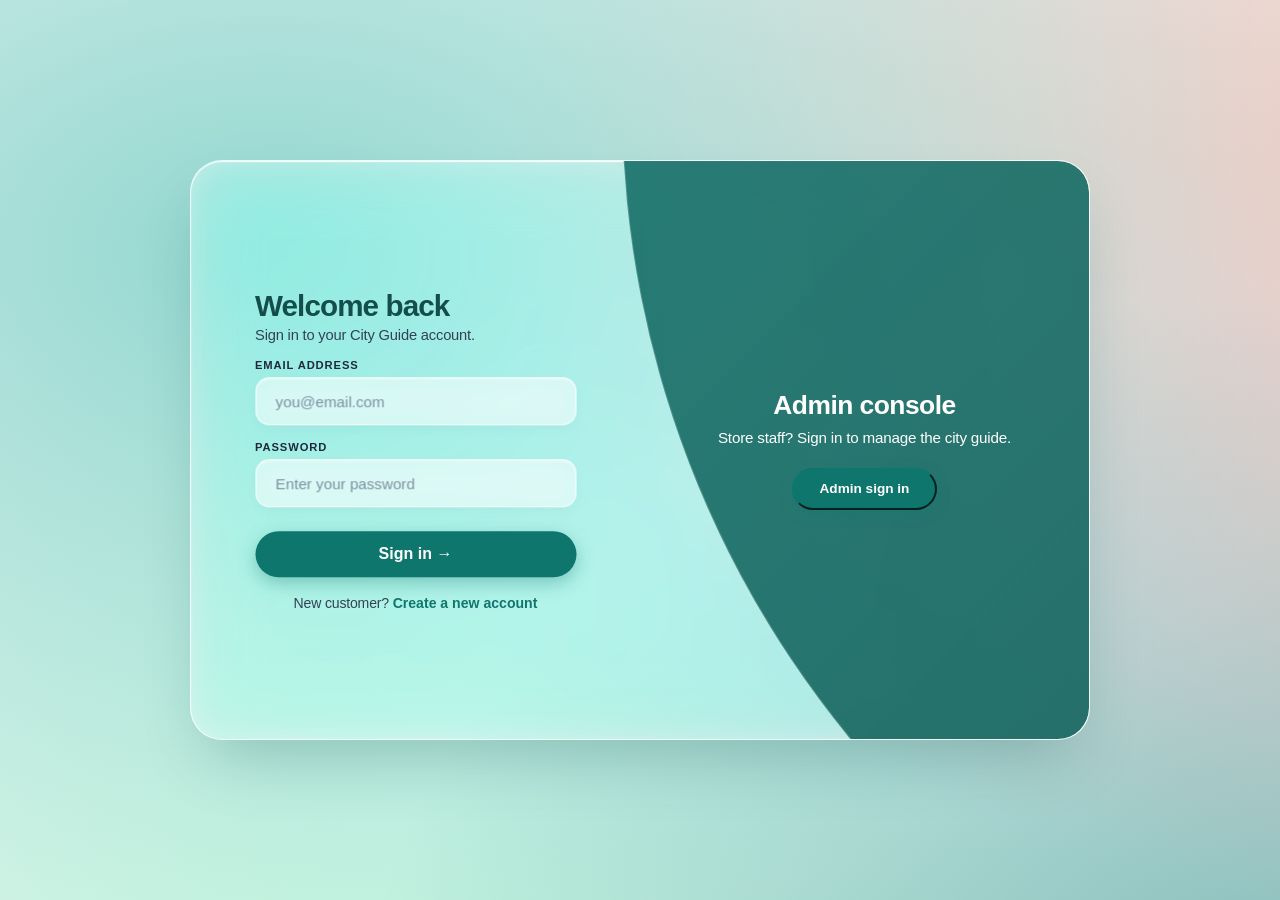
==== docs/index.html @ 055f9000 "Add docs folder for GitHub Pages" ====
<!DOCTYPE html>
<html lang="en">
<head>
<meta charset="utf-8">
<meta name="viewport" content="width=device-width, initial-scale=1, viewport-fit=cover">
<title>City Guide - Sign In</title>
<favicon></favicon>
<style>
:root {
  --primary: #0F766E;
  --primary-fg: #ffffff;
  --fg: #134E4A;
  --cor: #E8553D;
}

*, *::before, *::after { box-sizing: border-box; }

/* 🌟 IRIDESCENT ANIMATED MESH BACKGROUND */
body {
  margin: 0;
  font-family: "Segoe UI", Arial, sans-serif;
  letter-spacing: -.012em;
  min-height: 100vh;
  display: flex;
  justify-content: center;
  align-items: center;
  padding: 20px;
  background-color: #eef5f4;
  background-image:
    radial-gradient(at 15% 20%, rgba(95, 199, 187, 0.65) 0px, transparent 50%),
    radial-gradient(at 85% 15%, rgba(232, 85, 61, 0.3) 0px, transparent 48%),
    radial-gradient(at 75% 85%, rgba(15, 118, 110, 0.5) 0px, transparent 52%),
    radial-gradient(at 20% 85%, rgba(167, 243, 208, 0.7) 0px, transparent 50%),
    radial-gradient(at 50% 50%, rgba(224, 242, 254, 0.8) 0px, transparent 60%);
  background-size: 140% 140%;
  animation: iridescentShift 14s ease-in-out infinite alternate;
}

@keyframes iridescentShift {
  0% { background-position: 0% 20%; }
  50% { background-position: 100% 60%; }
  100% { background-position: 20% 100%; }
}

.auth-switch {
  width: 100%;
  display: flex;
  justify-content: center;
  align-items: center;
}

/* 🌟 FROSTED TRANSPARENT GLASS CONTAINER */
.as-container {
  position: relative;
  width: 100%;
  max-width: 900px;
  height: 580px;
  background: rgba(255, 255, 255, 0.28);
  -webkit-backdrop-filter: blur(32px) saturate(1.8);
  backdrop-filter: blur(32px) saturate(1.8);
  border-radius: 32px;
  border: 1px solid rgba(255, 255, 255, 0.75);
  box-shadow: 0 32px 64px -20px rgba(19, 78, 74, 0.28),
              inset 0 1px 1px rgba(255, 255, 255, 0.95),
              inset 0 0 24px rgba(255, 255, 255, 0.25);
  overflow: hidden;
}

/* 🌟 SLIDING FROSTED GREEN OVERLAY */
.as-container::before {
  content: "";
  position: absolute;
  height: 2000px;
  width: 2000px;
  top: -10%;
  right: 48%;
  transform: translateY(-50%);
  background: linear-gradient(135deg, rgba(15, 118, 110, 0.86), rgba(19, 78, 74, 0.92));
  -webkit-backdrop-filter: blur(28px) saturate(1.6);
  backdrop-filter: blur(28px) saturate(1.6);
  border-radius: 50%;
  z-index: 6;
  transition: 1.8s cubic-bezier(0.77, 0, 0.175, 1);
  box-shadow: inset 0 1px 0 rgba(255, 255, 255, 0.45),
              inset 0 0 0 1px rgba(255, 255, 255, 0.2);
}
.as-container.customer::before {
  transform: translate(100%, -50%);
  right: 52%;
}

.as-forms {
  position: absolute;
  top: 50%;
  left: 75%;
  width: 50%;
  transform: translate(-50%, -50%);
  display: grid;
  z-index: 8;
  transition: left 1s 0.7s ease-in-out;
}
.as-container.customer .as-forms { left: 25%; }

.as-form {
  grid-area: 1 / 1;
  display: none;
  justify-content: center;
  padding: 0 4rem;
  opacity: 0;
  visibility: hidden;
  transition: opacity 0.3s, visibility 0s 0.3s;
}
.as-form.active {
  display: flex;
  opacity: 1;
  visibility: visible;
  transition: opacity 0.3s 0.7s, visibility 0s 0.7s;
}
.as-inner {
  width: 100%;
  max-width: 380px;
  display: flex;
  flex-direction: column;
}

/* Form Typography & Spacing Hierarchy (Always Dark Teal over Frosted Glass) */
.as-title {
  font-size: 1.85rem;
  font-weight: 600;
  margin: 0 0 4px 0;
  letter-spacing: -.03em;
  color: #134E4A;
}
.as-sub {
  margin: 0 0 16px 0;
  font-size: 0.92rem;
  color: #334155;
}
.as-label {
  display: flex;
  flex-direction: column;
  gap: 6px; /* 6px gap from label text to input */
  font-size: 0.7rem;
  font-weight: 700;
  letter-spacing: 0.08em;
  text-transform: uppercase;
  color: #1e293b;
  margin-bottom: 16px; /* 16px gap between field items */
}
.as-label:last-of-type {
  margin-bottom: 24px; /* 24px gap from last field to submit button */
}

/* Translucent Glass Input Fields */
.as-field {
  display: flex;
  align-items: center;
  gap: 0.6rem;
  height: 48px;
  padding: 0 1.1rem;
  border-radius: 14px;
  background: rgba(255, 255, 255, 0.45);
  -webkit-backdrop-filter: blur(16px);
  backdrop-filter: blur(16px);
  border: 1px solid rgba(255, 255, 255, 0.8);
  box-shadow: inset 0 1px 2px rgba(255, 255, 255, 0.6), 0 4px 12px rgba(19, 78, 74, 0.04);
  transition: 0.2s;
}
.as-field:focus-within {
  background: rgba(255, 255, 255, 0.85);
  border-color: var(--primary);
  box-shadow: 0 0 0 3px rgba(15, 118, 110, 0.2);
}
.as-field input {
  flex: 1;
  min-width: 0;
  border: 0;
  outline: 0;
  background: none;
  font: inherit;
  font-size: 0.95rem;
  font-weight: 500;
  color: #134E4A;
}
.as-field input::placeholder {
  color: #64748b;
  font-weight: 400;
  opacity: 0.8;
}

.as-submit {
  display: flex;
  align-items: center;
  justify-content: center;
  gap: 0.5rem;
  width: 100%;
  height: 46px;
  border: 0;
  border-radius: 99px;
  background: var(--primary);
  color: var(--primary-fg);
  font: inherit;
  font-weight: 600;
  cursor: pointer;
  transition: 0.2s;
  box-shadow: 0 6px 18px rgba(15, 118, 110, 0.35);
}
.as-submit:hover {
  transform: translateY(-2px);
  filter: brightness(1.05);
}

.as-switch-text {
  margin: 1.1rem 0 0;
  text-align: center;
  font-size: 0.88rem;
  color: #334155;
}
.as-link {
  padding: 0;
  border: 0;
  background: none;
  font: inherit;
  font-weight: 600;
  color: var(--primary);
  cursor: pointer;
}
.as-link:hover { text-decoration: underline; }

/* Sliding Panels Layer (z-index: 7) */
.as-panels {
  position: absolute;
  inset: 0;
  display: grid;
  grid-template-columns: 1fr 1fr;
  pointer-events: none;
  z-index: 7;
}
.as-panel {
  display: flex;
  flex-direction: column;
  align-items: center;
  justify-content: center;
  padding: 3rem 12%;
  text-align: center;
}
.as-panel-content {
  transition: transform 0.9s cubic-bezier(0.77, 0, 0.175, 1) 0.6s, visibility 0s 1.5s;
  visibility: hidden;
}
.as-panel h3 {
  margin: 0;
  font-size: 1.65rem;
  font-weight: 600;
  letter-spacing: -.02em;
}
.as-panel p {
  margin: 0.5rem 0 1.35rem;
  font-size: 0.95rem;
  font-weight: 500;
}

/* Panel on Frosted Glass Side (Light Side) -> Dark Teal Text */
.as-container.customer .as-panel-right h3,
.as-container:not(.customer) .as-panel-left h3 {
  color: white;
}
.as-container.customer .as-panel-right p,
.as-container:not(.customer) .as-panel-left p {
  color: #fff;
}
.as-container.customer .as-panel-right .as-ghost,
.as-container:not(.customer) .as-panel-left .as-ghost {
  background: var(--primary);
  border-color: var(--primary);
  color: #ffffff;
  box-shadow: 0 4px 14px rgba(15, 118, 110, 0.3);
}

/* Panel on Green Overlay Side -> White Text */
.as-container.customer .as-panel-left h3,
.as-container:not(.customer) .as-panel-right h3 {
  color: #ffffff;
}
.as-container.customer .as-panel-left p,
.as-container:not(.customer) .as-panel-right p {
  color: #e2e8f0;
}
.as-container.customer .as-panel-left .as-ghost,
.as-container:not(.customer) .as-panel-right .as-ghost {
  background: rgba(255, 255, 255, 0.18);
  border-color: rgba(255, 255, 255, 0.55);
  color: #ffffff;
}

.as-panel-left .as-panel-content { transform: none; visibility: visible; transition: transform 0.9s cubic-bezier(0.77, 0, 0.175, 1) 0.6s, visibility 0s 0s; }
.as-panel-right .as-panel-content { transform: translateX(800px); }
.as-container.customer .as-panel-left .as-panel-content { transform: translateX(-800px); visibility: hidden; transition: transform 0.9s cubic-bezier(0.77, 0, 0.175, 1) 0.6s, visibility 0s 1.5s; }
.as-container.customer .as-panel-right .as-panel-content { transform: none; visibility: visible; transition: transform 0.9s cubic-bezier(0.77, 0, 0.175, 1) 0.6s, visibility 0s 0s; }

.as-ghost {
  pointer-events: auto;
  height: 42px;
  padding: 0 1.6rem;
  border-radius: 99px;
  font: inherit;
  font-size: 0.85rem;
  font-weight: 600;
  cursor: pointer;
  transition: 0.2s;
  -webkit-backdrop-filter: blur(12px);
  backdrop-filter: blur(12px);
  box-shadow: inset 0 1px 0 rgba(255, 255, 255, 0.4);
}
.as-ghost:hover { transform: translateY(-2px); filter: brightness(1.1); }

@media (max-width: 870px) {
  .as-container { height: auto; display: flex; flex-direction: column; }
  .as-container::before { display: none; }
  .as-forms, .as-container.customer .as-forms {
    position: static; left: auto; width: 100%; transform: none; padding: 2.5rem 1.5rem 1.5rem;
    background: rgba(255, 255, 255, 0.35);
  }
  .as-form { padding: 0; }
  .as-panels { position: static; display: block; pointer-events: auto; }
  .as-panel { padding: 2rem 1.5rem; color: #134E4A; }
  .as-panel p { color: #334155; }
  .as-panel-left, .as-panel-right { display: none; }
  .as-container .as-panel-left { display: flex; }
  .as-container.customer .as-panel-left { display: none; }
  .as-container.customer .as-panel-right { display: flex; }
  .as-container .as-panel .as-panel-content { transform: none !important; visibility: visible !important; }
}
</style>
</head>
<body>

<div class="auth-switch">
  <div class="as-container customer" id="authContainer">
    
    <!-- FORMS -->
    <div class="as-forms">
      
      <!-- 1. Customer Sign In -->
      <form class="as-form customer signin active" id="form-customer-signin" onsubmit="handleAuth(event, 'customer-signin')">
        <div class="as-inner">
          <h2 class="as-title">Welcome back</h2>
          <p class="as-sub">Sign in to your City Guide account.</p>
          
          <label class="as-label">Email address
            <span class="as-field">
              <input type="email" name="email" placeholder="you@email.com" required autocomplete="email">
            </span>
          </label>
          
          <label class="as-label">Password
            <span class="as-field">
              <input type="password" name="password" placeholder="Enter your password" required autocomplete="current-password">
            </span>
          </label>
          
          <button type="submit" class="as-submit">Sign in →</button>
          <p class="as-switch-text">New customer? <button type="button" class="as-link" onclick="switchView('customer', 'signup')">Create a new account</button></p>
        </div>
      </form>

      <!-- 2. Customer Sign Up -->
      <form class="as-form customer signup" id="form-customer-signup" onsubmit="handleAuth(event, 'customer-signup')">
        <div class="as-inner">
          <h2 class="as-title">Create account</h2>
          <p class="as-sub">Join City Guide in a minute.</p>
          
          <label class="as-label">Full name
            <span class="as-field">
              <input type="text" name="name" placeholder="Jane Doe" required autocomplete="name">
            </span>
          </label>
          
          <label class="as-label">Email address
            <span class="as-field">
              <input type="email" name="email" placeholder="you@email.com" required autocomplete="email">
            </span>
          </label>
          
          <label class="as-label">Password
            <span class="as-field">
              <input type="password" name="password" placeholder="Enter your password" required autocomplete="new-password">
            </span>
          </label>
          
          <button type="submit" class="as-submit">Create account →</button>
          <p class="as-switch-text">Already a customer? <button type="button" class="as-link" onclick="switchView('customer', 'signin')">Sign in</button></p>
        </div>
      </form>

      <!-- 3. Admin Sign In -->
      <form class="as-form admin signin" id="form-admin-signin" onsubmit="handleAuth(event, 'admin-signin')">
        <div class="as-inner">
          <h2 class="as-title">Admin sign in</h2>
          <p class="as-sub">Access the City Guide admin console.</p>
          
          <label class="as-label">Admin email
            <span class="as-field">
              <input type="email" name="email" placeholder="admin@cityguide.app" required autocomplete="email">
            </span>
            
          </label>
          
          <label class="as-label">Password
            <span class="as-field">
              <input type="password" name="password" placeholder="Enter your password" required autocomplete="current-password">
            </span>
          </label>
          
          <button type="submit" class="as-submit">Sign in →</button>
          <p class="as-switch-text">New admin? <button type="button" class="as-link" onclick="switchView('admin', 'signup')">Create an admin account</button></p>
        </div>
      </form>

      <!-- 4. Admin Sign Up -->
      <form class="as-form admin signup" id="form-admin-signup" onsubmit="handleAuth(event, 'admin-signup')">
        <div class="as-inner">
          <h2 class="as-title">Create admin</h2>
          <p class="as-sub">Set up access for the admin console.</p>
          
          <label class="as-label">Full name
            <span class="as-field">
              <input type="text" name="name" placeholder="Jane Doe" required autocomplete="name">
            </span>
          </label>
          
          <label class="as-label">Admin email
            <span class="as-field">
              <input type="email" name="email" placeholder="admin@cityguide.app" required autocomplete="email">
            </span>
          </label>
          
          <label class="as-label">Password
            <span class="as-field">
              <input type="password" name="password" placeholder="Enter your password" required autocomplete="new-password">
            </span>
          </label>
          
          <button type="submit" class="as-submit">Create admin account →</button>
          <p class="as-switch-text">Already an admin? <button type="button" class="as-link" onclick="switchView('admin', 'signin')">Sign in</button></p>
        </div>
      </form>

    </div>

    <!-- PANELS (Left and Right Sliders) -->
    <div class="as-panels">
      <div class="as-panel as-panel-left">
        <div class="as-panel-content">
          <h3>Customer view?</h3>
          <p>Switch back to customer sign in.</p>
          <button type="button" class="as-ghost" onclick="switchMode('customer')">Customer sign in</button>
        </div>
      </div>

      <div class="as-panel as-panel-right">
        <div class="as-panel-content">
          <h3>Admin console</h3>
          <p>Store staff? Sign in to manage the city guide.</p>
          <button type="button" class="as-ghost" onclick="switchMode('admin')">Admin sign in</button>
        </div>
      </div>
    </div>

  </div>
</div>

<script>
  let currentMode = 'customer';
  let currentView = 'signin';

  function switchMode(mode) {
    currentMode = mode;
    currentView = 'signin';
    updateDisplay();
  }

  function switchView(mode, view) {
    currentMode = mode;
    currentView = view;
    updateDisplay();
  }

  function updateDisplay() {
    const container = document.getElementById('authContainer');
    container.className = 'as-container ' + currentMode;

    document.querySelectorAll('.as-form').forEach(form => {
      form.classList.remove('active');
    });

    const activeForm = document.getElementById(`form-${currentMode}-${currentView}`);
    if (activeForm) {
      activeForm.classList.add('active');
    }
  }

  async function handleAuth(event, type) {
    event.preventDefault();

    const formData = new FormData(event.target);
    const data = Object.fromEntries(formData.entries());

    const apiRoutes = {
      'customer-signin': 'http://localhost:3000/api/customers/login',
      'customer-signup': 'http://localhost:3000/api/customers/register',
      'admin-signin': 'http://localhost:3000/api/admin/login',
      'admin-signup': 'http://localhost:3000/api/admin/register'
    };

    const endpoint = apiRoutes[type];

    try {
      const response = await fetch(endpoint, {
        method: 'POST',
        headers: { 'Content-Type': 'application/json' },
        body: JSON.stringify(data),
      });

      const result = await response.json();

      if (!response.ok) {
        throw new Error(result.message || 'Authentication failed.');
      }

      if (result.token) {
        localStorage.setItem('auth_token', result.token);
      }

      alert('Success! Welcome back.');

      if (type.includes('admin')) {
        window.location.href = 'admin.html';
      } else {
        window.location.href = 'index.html';
      }

    } catch (error) {
      console.error('Error:', error);
      alert(error.message);
    }
  }
</script>

</body>
</html>
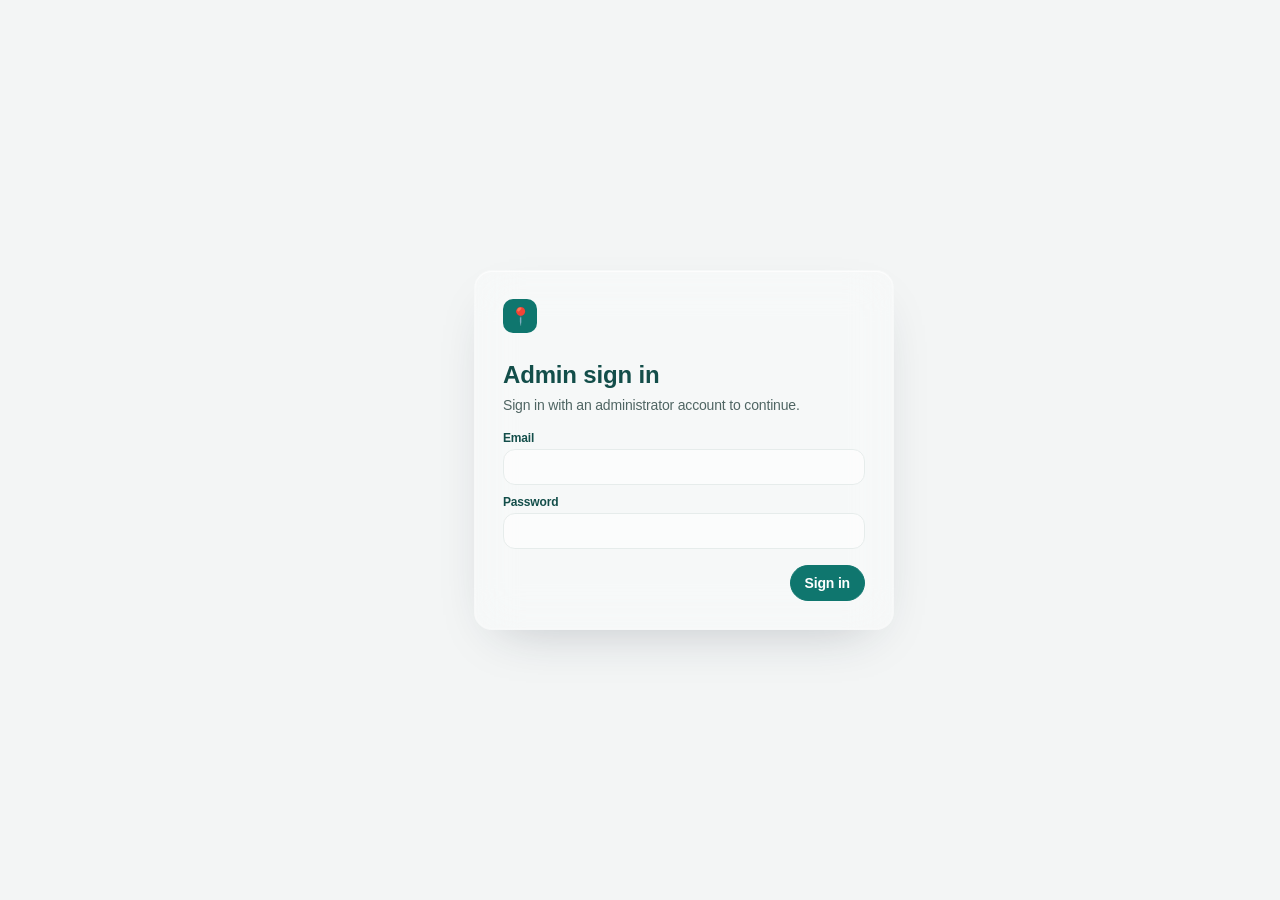
==== commit 54c1efd0: "experiment: Add global styles and layout for the application with responsive design" ====
--- a/docs/index.html
+++ b/docs/index.html
@@ -1,551 +1,138 @@
 <!DOCTYPE html>
 <html lang="en">
 <head>
-<meta charset="utf-8">
-<meta name="viewport" content="width=device-width, initial-scale=1, viewport-fit=cover">
-<title>City Guide - Sign In</title>
-<favicon></favicon>
-<style>
-:root {
-  --primary: #0F766E;
-  --primary-fg: #ffffff;
-  --fg: #134E4A;
-  --cor: #E8553D;
-}
-
-*, *::before, *::after { box-sizing: border-box; }
-
-/* 🌟 IRIDESCENT ANIMATED MESH BACKGROUND */
-body {
-  margin: 0;
-  font-family: "Segoe UI", Arial, sans-serif;
-  letter-spacing: -.012em;
-  min-height: 100vh;
-  display: flex;
-  justify-content: center;
-  align-items: center;
-  padding: 20px;
-  background-color: #eef5f4;
-  background-image:
-    radial-gradient(at 15% 20%, rgba(95, 199, 187, 0.65) 0px, transparent 50%),
-    radial-gradient(at 85% 15%, rgba(232, 85, 61, 0.3) 0px, transparent 48%),
-    radial-gradient(at 75% 85%, rgba(15, 118, 110, 0.5) 0px, transparent 52%),
-    radial-gradient(at 20% 85%, rgba(167, 243, 208, 0.7) 0px, transparent 50%),
-    radial-gradient(at 50% 50%, rgba(224, 242, 254, 0.8) 0px, transparent 60%);
-  background-size: 140% 140%;
-  animation: iridescentShift 14s ease-in-out infinite alternate;
-}
-
-@keyframes iridescentShift {
-  0% { background-position: 0% 20%; }
-  50% { background-position: 100% 60%; }
-  100% { background-position: 20% 100%; }
-}
-
-.auth-switch {
-  width: 100%;
-  display: flex;
-  justify-content: center;
-  align-items: center;
-}
-
-/* 🌟 FROSTED TRANSPARENT GLASS CONTAINER */
-.as-container {
-  position: relative;
-  width: 100%;
-  max-width: 900px;
-  height: 580px;
-  background: rgba(255, 255, 255, 0.28);
-  -webkit-backdrop-filter: blur(32px) saturate(1.8);
-  backdrop-filter: blur(32px) saturate(1.8);
-  border-radius: 32px;
-  border: 1px solid rgba(255, 255, 255, 0.75);
-  box-shadow: 0 32px 64px -20px rgba(19, 78, 74, 0.28),
-              inset 0 1px 1px rgba(255, 255, 255, 0.95),
-              inset 0 0 24px rgba(255, 255, 255, 0.25);
-  overflow: hidden;
-}
-
-/* 🌟 SLIDING FROSTED GREEN OVERLAY */
-.as-container::before {
-  content: "";
-  position: absolute;
-  height: 2000px;
-  width: 2000px;
-  top: -10%;
-  right: 48%;
-  transform: translateY(-50%);
-  background: linear-gradient(135deg, rgba(15, 118, 110, 0.86), rgba(19, 78, 74, 0.92));
-  -webkit-backdrop-filter: blur(28px) saturate(1.6);
-  backdrop-filter: blur(28px) saturate(1.6);
-  border-radius: 50%;
-  z-index: 6;
-  transition: 1.8s cubic-bezier(0.77, 0, 0.175, 1);
-  box-shadow: inset 0 1px 0 rgba(255, 255, 255, 0.45),
-              inset 0 0 0 1px rgba(255, 255, 255, 0.2);
-}
-.as-container.customer::before {
-  transform: translate(100%, -50%);
-  right: 52%;
-}
-
-.as-forms {
-  position: absolute;
-  top: 50%;
-  left: 75%;
-  width: 50%;
-  transform: translate(-50%, -50%);
-  display: grid;
-  z-index: 8;
-  transition: left 1s 0.7s ease-in-out;
-}
-.as-container.customer .as-forms { left: 25%; }
-
-.as-form {
-  grid-area: 1 / 1;
-  display: none;
-  justify-content: center;
-  padding: 0 4rem;
-  opacity: 0;
-  visibility: hidden;
-  transition: opacity 0.3s, visibility 0s 0.3s;
-}
-.as-form.active {
-  display: flex;
-  opacity: 1;
-  visibility: visible;
-  transition: opacity 0.3s 0.7s, visibility 0s 0.7s;
-}
-.as-inner {
-  width: 100%;
-  max-width: 380px;
-  display: flex;
-  flex-direction: column;
-}
-
-/* Form Typography & Spacing Hierarchy (Always Dark Teal over Frosted Glass) */
-.as-title {
-  font-size: 1.85rem;
-  font-weight: 600;
-  margin: 0 0 4px 0;
-  letter-spacing: -.03em;
-  color: #134E4A;
-}
-.as-sub {
-  margin: 0 0 16px 0;
-  font-size: 0.92rem;
-  color: #334155;
-}
-.as-label {
-  display: flex;
-  flex-direction: column;
-  gap: 6px; /* 6px gap from label text to input */
-  font-size: 0.7rem;
-  font-weight: 700;
-  letter-spacing: 0.08em;
-  text-transform: uppercase;
-  color: #1e293b;
-  margin-bottom: 16px; /* 16px gap between field items */
-}
-.as-label:last-of-type {
-  margin-bottom: 24px; /* 24px gap from last field to submit button */
-}
-
-/* Translucent Glass Input Fields */
-.as-field {
-  display: flex;
-  align-items: center;
-  gap: 0.6rem;
-  height: 48px;
-  padding: 0 1.1rem;
-  border-radius: 14px;
-  background: rgba(255, 255, 255, 0.45);
-  -webkit-backdrop-filter: blur(16px);
-  backdrop-filter: blur(16px);
-  border: 1px solid rgba(255, 255, 255, 0.8);
-  box-shadow: inset 0 1px 2px rgba(255, 255, 255, 0.6), 0 4px 12px rgba(19, 78, 74, 0.04);
-  transition: 0.2s;
-}
-.as-field:focus-within {
-  background: rgba(255, 255, 255, 0.85);
-  border-color: var(--primary);
-  box-shadow: 0 0 0 3px rgba(15, 118, 110, 0.2);
-}
-.as-field input {
-  flex: 1;
-  min-width: 0;
-  border: 0;
-  outline: 0;
-  background: none;
-  font: inherit;
-  font-size: 0.95rem;
-  font-weight: 500;
-  color: #134E4A;
-}
-.as-field input::placeholder {
-  color: #64748b;
-  font-weight: 400;
-  opacity: 0.8;
-}
-
-.as-submit {
-  display: flex;
-  align-items: center;
-  justify-content: center;
-  gap: 0.5rem;
-  width: 100%;
-  height: 46px;
-  border: 0;
-  border-radius: 99px;
-  background: var(--primary);
-  color: var(--primary-fg);
-  font: inherit;
-  font-weight: 600;
-  cursor: pointer;
-  transition: 0.2s;
-  box-shadow: 0 6px 18px rgba(15, 118, 110, 0.35);
-}
-.as-submit:hover {
-  transform: translateY(-2px);
-  filter: brightness(1.05);
-}
-
-.as-switch-text {
-  margin: 1.1rem 0 0;
-  text-align: center;
-  font-size: 0.88rem;
-  color: #334155;
-}
-.as-link {
-  padding: 0;
-  border: 0;
-  background: none;
-  font: inherit;
-  font-weight: 600;
-  color: var(--primary);
-  cursor: pointer;
-}
-.as-link:hover { text-decoration: underline; }
-
-/* Sliding Panels Layer (z-index: 7) */
-.as-panels {
-  position: absolute;
-  inset: 0;
-  display: grid;
-  grid-template-columns: 1fr 1fr;
-  pointer-events: none;
-  z-index: 7;
-}
-.as-panel {
-  display: flex;
-  flex-direction: column;
-  align-items: center;
-  justify-content: center;
-  padding: 3rem 12%;
-  text-align: center;
-}
-.as-panel-content {
-  transition: transform 0.9s cubic-bezier(0.77, 0, 0.175, 1) 0.6s, visibility 0s 1.5s;
-  visibility: hidden;
-}
-.as-panel h3 {
-  margin: 0;
-  font-size: 1.65rem;
-  font-weight: 600;
-  letter-spacing: -.02em;
-}
-.as-panel p {
-  margin: 0.5rem 0 1.35rem;
-  font-size: 0.95rem;
-  font-weight: 500;
-}
-
-/* Panel on Frosted Glass Side (Light Side) -> Dark Teal Text */
-.as-container.customer .as-panel-right h3,
-.as-container:not(.customer) .as-panel-left h3 {
-  color: white;
-}
-.as-container.customer .as-panel-right p,
-.as-container:not(.customer) .as-panel-left p {
-  color: #fff;
-}
-.as-container.customer .as-panel-right .as-ghost,
-.as-container:not(.customer) .as-panel-left .as-ghost {
-  background: var(--primary);
-  border-color: var(--primary);
-  color: #ffffff;
-  box-shadow: 0 4px 14px rgba(15, 118, 110, 0.3);
-}
-
-/* Panel on Green Overlay Side -> White Text */
-.as-container.customer .as-panel-left h3,
-.as-container:not(.customer) .as-panel-right h3 {
-  color: #ffffff;
-}
-.as-container.customer .as-panel-left p,
-.as-container:not(.customer) .as-panel-right p {
-  color: #e2e8f0;
-}
-.as-container.customer .as-panel-left .as-ghost,
-.as-container:not(.customer) .as-panel-right .as-ghost {
-  background: rgba(255, 255, 255, 0.18);
-  border-color: rgba(255, 255, 255, 0.55);
-  color: #ffffff;
-}
-
-.as-panel-left .as-panel-content { transform: none; visibility: visible; transition: transform 0.9s cubic-bezier(0.77, 0, 0.175, 1) 0.6s, visibility 0s 0s; }
-.as-panel-right .as-panel-content { transform: translateX(800px); }
-.as-container.customer .as-panel-left .as-panel-content { transform: translateX(-800px); visibility: hidden; transition: transform 0.9s cubic-bezier(0.77, 0, 0.175, 1) 0.6s, visibility 0s 1.5s; }
-.as-container.customer .as-panel-right .as-panel-content { transform: none; visibility: visible; transition: transform 0.9s cubic-bezier(0.77, 0, 0.175, 1) 0.6s, visibility 0s 0s; }
-
-.as-ghost {
-  pointer-events: auto;
-  height: 42px;
-  padding: 0 1.6rem;
-  border-radius: 99px;
-  font: inherit;
-  font-size: 0.85rem;
-  font-weight: 600;
-  cursor: pointer;
-  transition: 0.2s;
-  -webkit-backdrop-filter: blur(12px);
-  backdrop-filter: blur(12px);
-  box-shadow: inset 0 1px 0 rgba(255, 255, 255, 0.4);
-}
-.as-ghost:hover { transform: translateY(-2px); filter: brightness(1.1); }
-
-@media (max-width: 870px) {
-  .as-container { height: auto; display: flex; flex-direction: column; }
-  .as-container::before { display: none; }
-  .as-forms, .as-container.customer .as-forms {
-    position: static; left: auto; width: 100%; transform: none; padding: 2.5rem 1.5rem 1.5rem;
-    background: rgba(255, 255, 255, 0.35);
-  }
-  .as-form { padding: 0; }
-  .as-panels { position: static; display: block; pointer-events: auto; }
-  .as-panel { padding: 2rem 1.5rem; color: #134E4A; }
-  .as-panel p { color: #334155; }
-  .as-panel-left, .as-panel-right { display: none; }
-  .as-container .as-panel-left { display: flex; }
-  .as-container.customer .as-panel-left { display: none; }
-  .as-container.customer .as-panel-right { display: flex; }
-  .as-container .as-panel .as-panel-content { transform: none !important; visibility: visible !important; }
-}
-</style>
+  <meta charset="utf-8">
+  <meta name="viewport" content="width=device-width, initial-scale=1, viewport-fit=cover">
+  <title>City Guide Admin</title>
+  <link rel="stylesheet" href="styles.css">
+  <script src="app.js" defer></script>
 </head>
 <body>
+  <section id="authScreen" aria-labelledby="loginTitle">
+    <form class="card auth-card" id="loginForm">
+      <div class="brand auth-brand"><div class="logo">&#128205;</div><div>City Guide<small>Admin Console</small></div></div>
+      <h1 id="loginTitle">Admin sign in</h1>
+      <p class="muted">Sign in with an administrator account to continue.</p>
+      <div id="loginError" class="error" role="alert" hidden></div>
+      <label for="email">Email</label><input id="email" name="email" type="email" autocomplete="username" required>
+      <label for="password">Password</label><input id="password" name="password" type="password" autocomplete="current-password" required>
+      <div class="gap"><button class="btn p" type="submit">Sign in</button></div>
+    </form>
+  </section>
 
-<div class="auth-switch">
-  <div class="as-container customer" id="authContainer">
-    
-    <!-- FORMS -->
-    <div class="as-forms">
-      
-      <!-- 1. Customer Sign In -->
-      <form class="as-form customer signin active" id="form-customer-signin" onsubmit="handleAuth(event, 'customer-signin')">
-        <div class="as-inner">
-          <h2 class="as-title">Welcome back</h2>
-          <p class="as-sub">Sign in to your City Guide account.</p>
-          
-          <label class="as-label">Email address
-            <span class="as-field">
-              <input type="email" name="email" placeholder="you@email.com" required autocomplete="email">
-            </span>
-          </label>
-          
-          <label class="as-label">Password
-            <span class="as-field">
-              <input type="password" name="password" placeholder="Enter your password" required autocomplete="current-password">
-            </span>
-          </label>
-          
-          <button type="submit" class="as-submit">Sign in →</button>
-          <p class="as-switch-text">New customer? <button type="button" class="as-link" onclick="switchView('customer', 'signup')">Create a new account</button></p>
+  <div id="appShell" hidden>
+    <div id="scrim"></div>
+    <aside id="side" aria-label="Main navigation">
+      <div class="sh">
+        <div class="brand"><div class="logo">&#128205;</div><div>City Guide<small>Admin Console</small></div></div>
+        <div class="search"><svg viewBox="0 0 24 24" aria-hidden="true"><circle cx="11" cy="11" r="7"/><path d="m20 20-3.5-3.5"/></svg><input id="q" type="search" placeholder="Search places..." aria-label="Search places"></div>
+      </div>
+      <div class="sc">
+        <div class="gl">Main menu</div>
+        <button class="nav on" type="button" data-section="dashboard"><span class="nav-icon">&#9638;</span><span>Dashboard</span></button>
+        <button class="nav" type="button" data-section="places"><span class="nav-icon">&#8982;</span><span>Places</span></button>
+        <button class="nav" type="button" data-section="cities"><span class="nav-icon">&#9678;</span><span>Cities</span></button>
+      </div>
+      <div class="pro"><h5>Quick add</h5><p>Add a place to the guide.</p><button class="btn p w" id="quickAddPlace" type="button">+ Add place</button></div>
+      <div class="lo"><button class="nav out" id="logout" type="button"><span class="nav-icon">&#10140;</span><span>Sign out</span></button></div>
+      <div class="sf"><div class="av" id="avSide" aria-hidden="true"></div><div><b id="userNameSide">Admin</b><span id="userEmailSide"></span></div></div>
+    </aside>
+
+    <header class="top">
+      <button class="ib" id="menu" type="button" aria-label="Toggle menu"><svg viewBox="0 0 24 24" aria-hidden="true"><path d="M4 6h16M4 12h16M4 18h10"/></svg></button>
+      <h1 id="pageTitle">Dashboard</h1>
+      <div class="sp"><button class="ib" id="theme" type="button" aria-label="Toggle theme"><svg viewBox="0 0 24 24" aria-hidden="true"><path d="M21 12.8A9 9 0 1 1 11.2 3a7 7 0 0 0 9.8 9.8z"/></svg></button><div class="av" id="avTop" aria-hidden="true"></div></div>
+    </header>
+
+    <main>
+      <section id="dashboard" aria-label="Dashboard overview">
+        <div class="grid stats" id="stats">
+          <div class="card stat"><div class="t"><span>Cities</span><span class="ico">&#9678;</span></div><p id="cityCount">--</p><span class="muted">Available in the guide</span></div>
+          <div class="card stat"><div class="t"><span>Places</span><span class="ico">&#8982;</span></div><p id="placeCount">--</p><span class="muted">Total places from API</span></div>
         </div>
-      </form>
+        <div class="card overview-note"><h3>Admin overview</h3><p class="muted">Manage cities and places from this dashboard. Reviews can be viewed for each place. The API does not provide global review totals, user lists, or analytics.</p><button class="btn p" type="button" data-section="places">Manage places</button></div>
+        <div class="grid bento" id="bento">
+          <button class="bi wide keep" type="button" data-section="places"><div class="row"><span class="ico">&#8982;</span><span class="chip">Manage</span></div><h4>Places</h4><p>Create, update, remove and search attractions, restaurants, hotels and events.</p></button>
+          <button class="bi" type="button" data-section="cities"><div class="row"><span class="ico">&#9678;</span><span class="chip">Manage</span></div><h4>Cities</h4><p>Maintain the cities used by places in the guide.</p></button>
+          <div class="bi"><div class="row"><span class="ico">&#9733;</span><span class="chip">Moderate</span></div><h4>Reviews by place</h4><p>Open a place in the places list to view and moderate its reviews.</p></div>
+        </div>
+      </section>
 
-      <!-- 2. Customer Sign Up -->
-      <form class="as-form customer signup" id="form-customer-signup" onsubmit="handleAuth(event, 'customer-signup')">
-        <div class="as-inner">
-          <h2 class="as-title">Create account</h2>
-          <p class="as-sub">Join City Guide in a minute.</p>
-          
-          <label class="as-label">Full name
-            <span class="as-field">
-              <input type="text" name="name" placeholder="Jane Doe" required autocomplete="name">
-            </span>
-          </label>
-          
-          <label class="as-label">Email address
-            <span class="as-field">
-              <input type="email" name="email" placeholder="you@email.com" required autocomplete="email">
-            </span>
-          </label>
-          
-          <label class="as-label">Password
-            <span class="as-field">
-              <input type="password" name="password" placeholder="Enter your password" required autocomplete="new-password">
-            </span>
-          </label>
-          
-          <button type="submit" class="as-submit">Create account →</button>
-          <p class="as-switch-text">Already a customer? <button type="button" class="as-link" onclick="switchView('customer', 'signin')">Sign in</button></p>
+      <section id="places" hidden aria-label="Places">
+        <div class="bar"><h2>Places</h2><button class="btn p" id="addPlace" type="button">+ Add place</button></div>
+        <form class="filters" id="placeFilters">
+          <input id="placeSearch" type="search" placeholder="Search places">
+          <select id="filterCity" aria-label="Filter by city"><option value="">All cities</option></select>
+          <select id="filterCategory" aria-label="Filter by category"><option value="">All categories</option><option value="attraction">Attraction</option><option value="restaurant">Restaurant</option><option value="hotel">Hotel</option><option value="event">Event</option></select>
+          <input id="filterRating" type="number" min="1" max="5" step="0.1" placeholder="Minimum rating">
+          <select id="filterSort" aria-label="Sort places"><option value="rating">Top rated</option><option value="reviews">Most reviewed</option><option value="name">Name</option></select>
+          <button class="btn" type="submit">Apply filters</button>
+        </form>
+        <div class="card tw"><table><thead><tr><th>Name</th><th>City</th><th>Category</th><th>Rating</th><th>Actions</th></tr></thead><tbody id="placeRows"><tr><td colspan="5" class="muted">Sign in to load places.</td></tr></tbody></table>
+          <div class="gap pagination"><button class="btn" id="prevPage" type="button">Previous</button><span class="muted" id="pageInfo"></span><button class="btn" id="nextPage" type="button">Next</button></div>
         </div>
-      </form>
+      </section>
 
-      <!-- 3. Admin Sign In -->
-      <form class="as-form admin signin" id="form-admin-signin" onsubmit="handleAuth(event, 'admin-signin')">
-        <div class="as-inner">
-          <h2 class="as-title">Admin sign in</h2>
-          <p class="as-sub">Access the City Guide admin console.</p>
-          
-          <label class="as-label">Admin email
-            <span class="as-field">
-              <input type="email" name="email" placeholder="admin@cityguide.app" required autocomplete="email">
-            </span>
-            
-          </label>
-          
-          <label class="as-label">Password
-            <span class="as-field">
-              <input type="password" name="password" placeholder="Enter your password" required autocomplete="current-password">
-            </span>
-          </label>
-          
-          <button type="submit" class="as-submit">Sign in →</button>
-          <p class="as-switch-text">New admin? <button type="button" class="as-link" onclick="switchView('admin', 'signup')">Create an admin account</button></p>
+      <section id="cities" hidden aria-label="Cities">
+        <div class="bar"><h2>Cities</h2><button class="btn p" id="addCity" type="button">+ Add city</button></div>
+        <div class="card tw"><table><thead><tr><th>Name</th><th>Country</th><th>Coordinates</th><th>Actions</th></tr></thead><tbody id="cityRows"><tr><td colspan="4" class="muted">Sign in to load cities.</td></tr></tbody></table></div>
+      </section>
+
+      <section id="reviews" hidden aria-label="Reviews">
+        <div class="bar"><h2>Reviews</h2></div>
+        <div class="card"><label for="reviewPlace">Place</label><select id="reviewPlace"><option value="">Choose a place</option></select>
+          <div id="reviewList" class="review-list"><p class="muted">Choose a place to load its reviews.</p></div>
         </div>
-      </form>
+      </section>
+    </main>
+  </div>
 
-      <!-- 4. Admin Sign Up -->
-      <form class="as-form admin signup" id="form-admin-signup" onsubmit="handleAuth(event, 'admin-signup')">
-        <div class="as-inner">
-          <h2 class="as-title">Create admin</h2>
-          <p class="as-sub">Set up access for the admin console.</p>
-          
-          <label class="as-label">Full name
-            <span class="as-field">
-              <input type="text" name="name" placeholder="Jane Doe" required autocomplete="name">
-            </span>
-          </label>
-          
-          <label class="as-label">Admin email
-            <span class="as-field">
-              <input type="email" name="email" placeholder="admin@cityguide.app" required autocomplete="email">
-            </span>
-          </label>
-          
-          <label class="as-label">Password
-            <span class="as-field">
-              <input type="password" name="password" placeholder="Enter your password" required autocomplete="new-password">
-            </span>
-          </label>
-          
-          <button type="submit" class="as-submit">Create admin account →</button>
-          <p class="as-switch-text">Already an admin? <button type="button" class="as-link" onclick="switchView('admin', 'signin')">Sign in</button></p>
-        </div>
-      </form>
+  <dialog id="cityDialog" class="wide">
+    <form id="cityForm">
+      <h3 id="cityDialogTitle">Add city</h3>
+      <label for="cityId">City ID</label><input id="cityId" required>
+      <div class="form-grid">
+        <div><label for="cityName">Name</label><input id="cityName" required></div>
+        <div><label for="cityCountry">Country</label><input id="cityCountry" required></div>
+        <div><label for="cityLat">Latitude</label><input id="cityLat" type="number" step="any" required></div>
+        <div><label for="cityLng">Longitude</label><input id="cityLng" type="number" step="any" required></div>
+        <div><label for="cityTimezone">Timezone</label><input id="cityTimezone" placeholder="Europe/Rome"></div>
+        <div><label for="cityHue">Hue (0 to 360)</label><input id="cityHue" type="number" min="0" max="360"></div>
+      </div>
+      <label for="cityBlurb">Short description</label><input id="cityBlurb" maxlength="200">
+      <label for="cityDescription">Description</label><textarea id="cityDescription" rows="3"></textarea>
+      <div class="dialog-actions"><button class="btn" id="cancelCity" type="button">Cancel</button><button class="btn p" type="submit">Save city</button></div>
+    </form>
+  </dialog>
 
-    </div>
+  <dialog id="placeDialog" class="wide">
+    <form id="placeForm">
+      <h3 id="placeDialogTitle">Add place</h3>
+      <label for="placeId">Place ID</label><input id="placeId" placeholder="Generated from name if blank">
+      <div class="form-grid">
+        <div><label for="placeName">Name</label><input id="placeName" required></div>
+        <div><label for="placeCity">City</label><select id="placeCity" required><option value="">Choose a city</option></select></div>
+        <div><label for="placeCategory">Category</label><select id="placeCategory" required><option value="attraction">Attraction</option><option value="restaurant">Restaurant</option><option value="hotel">Hotel</option><option value="event">Event</option></select></div>
+        <div><label for="placeRating">Base rating</label><input id="placeRating" type="number" min="1" max="5" step="0.1" value="3" required></div>
+        <div><label for="placeLat">Latitude</label><input id="placeLat" type="number" step="any" value="0"></div>
+        <div><label for="placeLng">Longitude</label><input id="placeLng" type="number" step="any" value="0"></div>
+        <div><label for="placePhone">Phone</label><input id="placePhone"></div>
+        <div><label for="placeWebsite">Website</label><input id="placeWebsite" type="url"></div>
+        <div><label for="placeOpens">Opens at</label><input id="placeOpens" type="time"></div>
+        <div><label for="placeCloses">Closes at</label><input id="placeCloses" type="time"></div>
+      </div>
+      <label for="placeDescription">Description</label><textarea id="placeDescription" rows="3" required></textarea>
+      <label for="placeAddress">Address</label><input id="placeAddress" required>
+      <label><input id="placeOpen24h" type="checkbox" class="inline-check"> Open 24 hours</label>
+      <label for="placeClosedDays">Closed days (1=Monday to 7=Sunday, comma separated)</label><input id="placeClosedDays" placeholder="1,7">
+      <label for="placeHours">Opening hours text</label><input id="placeHours" placeholder="Daily 09:00-19:00">
+      <label for="placeExtra">Extra information</label><input id="placeExtra">
+      <label for="placeImages">Images (up to 5 MB each)</label><input id="placeImages" type="file" accept="image/jpeg,image/png,image/webp" multiple>
+      <div id="placeImagesCurrent" class="image-list"></div>
+      <div class="dialog-actions"><button class="btn" id="cancelPlace" type="button">Cancel</button><button class="btn p" type="submit">Save place</button></div>
+    </form>
+  </dialog>
 
-    <!-- PANELS (Left and Right Sliders) -->
-    <div class="as-panels">
-      <div class="as-panel as-panel-left">
-        <div class="as-panel-content">
-          <h3>Customer view?</h3>
-          <p>Switch back to customer sign in.</p>
-          <button type="button" class="as-ghost" onclick="switchMode('customer')">Customer sign in</button>
-        </div>
-      </div>
-
-      <div class="as-panel as-panel-right">
-        <div class="as-panel-content">
-          <h3>Admin console</h3>
-          <p>Store staff? Sign in to manage the city guide.</p>
-          <button type="button" class="as-ghost" onclick="switchMode('admin')">Admin sign in</button>
-        </div>
-      </div>
-    </div>
-
-  </div>
-</div>
-
-<script>
-  let currentMode = 'customer';
-  let currentView = 'signin';
-
-  function switchMode(mode) {
-    currentMode = mode;
-    currentView = 'signin';
-    updateDisplay();
-  }
-
-  function switchView(mode, view) {
-    currentMode = mode;
-    currentView = view;
-    updateDisplay();
-  }
-
-  function updateDisplay() {
-    const container = document.getElementById('authContainer');
-    container.className = 'as-container ' + currentMode;
-
-    document.querySelectorAll('.as-form').forEach(form => {
-      form.classList.remove('active');
-    });
-
-    const activeForm = document.getElementById(`form-${currentMode}-${currentView}`);
-    if (activeForm) {
-      activeForm.classList.add('active');
-    }
-  }
-
-  async function handleAuth(event, type) {
-    event.preventDefault();
-
-    const formData = new FormData(event.target);
-    const data = Object.fromEntries(formData.entries());
-
-    const apiRoutes = {
-      'customer-signin': 'http://localhost:3000/api/customers/login',
-      'customer-signup': 'http://localhost:3000/api/customers/register',
-      'admin-signin': 'http://localhost:3000/api/admin/login',
-      'admin-signup': 'http://localhost:3000/api/admin/register'
-    };
-
-    const endpoint = apiRoutes[type];
-
-    try {
-      const response = await fetch(endpoint, {
-        method: 'POST',
-        headers: { 'Content-Type': 'application/json' },
-        body: JSON.stringify(data),
-      });
-
-      const result = await response.json();
-
-      if (!response.ok) {
-        throw new Error(result.message || 'Authentication failed.');
-      }
-
-      if (result.token) {
-        localStorage.setItem('auth_token', result.token);
-      }
-
-      alert('Success! Welcome back.');
-
-      if (type.includes('admin')) {
-        window.location.href = 'admin.html';
-      } else {
-        window.location.href = 'index.html';
-      }
-
-    } catch (error) {
-      console.error('Error:', error);
-      alert(error.message);
-    }
-  }
-</script>
-
+  <div id="notice" class="notice" role="status" aria-live="polite" hidden></div>
 </body>
-</html>+</html>
--- a/docs/styles.css
+++ b/docs/styles.css
@@ -0,0 +1,1503 @@
+:root{
+  --bg:#f3f5f5;
+  --card:#fff;
+  --fg:#134E4A;
+  --muted:#64748b;
+  --border:#dbe4e2;
+  --primary:#0F766E;
+  --primary-fg:#fff;
+  --soft:rgba(15,118,110,.1);
+  --pt:#0F766E;
+  --cor:#E8553D;
+  --shadow:0 2px 12px rgba(0,0,0,.05);
+  box-sizing:border-box;
+  padding-top:env(safe-area-inset-top,0px);
+  padding-bottom:env(safe-area-inset-bottom,0px)
+}
+@media (prefers-color-scheme:dark){
+  :root:not([data-theme="light"]){
+    --bg:#07100f;
+    --card:#0d1a19;
+    --fg:#e8f1ef;
+    --muted:#93aaa7;
+    --border:#1c3a37;
+    --primary:#0F766E;
+    --primary-fg:#fff;
+    --soft:rgba(95,199,187,.12);
+    --pt:#5fc7bb;
+    --shadow:0 2px 12px rgba(255,255,255,.03);
+    color-scheme:dark
+  }
+}
+:root[data-theme="dark"]{
+  --bg:#07100f;
+  --card:#0d1a19;
+  --fg:#e8f1ef;
+  --muted:#93aaa7;
+  --border:#1c3a37;
+  --primary:#0F766E;
+  --primary-fg:#fff;
+  --soft:rgba(95,199,187,.12);
+  --pt:#5fc7bb;
+  --shadow:0 2px 12px rgba(255,255,255,.03);
+  color-scheme:dark
+}
+*{
+  box-sizing:border-box
+}
+html{
+  scroll-padding-top:env(safe-area-inset-top,0px)
+}
+body{
+  margin:0;
+  background:var(--bg);
+  color:var(--fg);
+  font-family:system-ui,-apple-system,"Segoe UI",Roboto,sans-serif;
+  font-size:14px
+}
+button{
+  font:inherit;
+  color:inherit;
+  cursor:pointer
+}
+.muted{
+  color:var(--muted)
+}
+/* header */
+header{
+  position:sticky;
+  top:env(safe-area-inset-top,0px);
+  z-index:20;
+  display:flex;
+  align-items:center;
+  gap:10px;
+  height:64px;
+  padding:0 16px;
+  background:var(--card);
+  border-bottom:1px solid var(--border)
+}
+header h1{
+  font-size:17px;
+  margin:0;
+  white-space:nowrap;
+  overflow:hidden;
+  text-overflow:ellipsis
+}
+.sp{
+  margin-left:auto;
+  display:flex;
+  align-items:center;
+  gap:6px
+}
+.ib{
+  width:38px;
+  height:38px;
+  border-radius:10px;
+  border:0;
+  background:transparent;
+  display:grid;
+  place-items:center
+}
+.ib:hover{
+  background:var(--soft)
+}
+.ib svg{
+  width:20px;
+  height:20px;
+  stroke:currentColor;
+  fill:none;
+  stroke-width:2;
+  stroke-linecap:round;
+  stroke-linejoin:round
+}
+.av{
+  width:34px;
+  height:34px;
+  border-radius:50%;
+  background:var(--soft);
+  color:var(--primary);
+  display:grid;
+  place-items:center;
+  font-weight:700;
+  overflow:hidden;
+  flex:none
+}
+.av img{
+  width:100%;
+  height:100%;
+  object-fit:cover;
+  object-position:50% 15%
+}
+/* sidebar (slides in/out) */
+#scrim{
+  position:fixed;
+  inset:0;
+  background:rgba(0,0,0,.45);
+  backdrop-filter:blur(2px);
+  opacity:0;
+  pointer-events:none;
+  transition:opacity .3s;
+  z-index:40
+}
+#side{
+  position:fixed;
+  top:0;
+  bottom:0;
+  left:0;
+  width:min(300px,86vw);
+  z-index:50;
+  display:flex;
+  flex-direction:column;
+  background:var(--card);
+  border-right:1px solid var(--border);
+  transform:translateX(-105%);
+  transition:transform .35s ease-in-out;
+  padding-top:env(safe-area-inset-top,0px);
+  padding-bottom:env(safe-area-inset-bottom,0px)
+}
+body.open #side{
+  transform:none;
+  box-shadow:0 0 40px rgba(0,0,0,.25)
+}
+body.open #scrim{
+  opacity:1;
+  pointer-events:auto
+}
+.sh{
+  padding:18px 20px 14px;
+  border-bottom:1px solid var(--border)
+}
+.brand{
+  display:flex;
+  align-items:center;
+  gap:10px;
+  font-weight:800;
+  font-size:17px
+}
+.logo{
+  width:34px;
+  height:34px;
+  border-radius:10px;
+  background:var(--primary);
+  display:grid;
+  place-items:center;
+  color:#fff
+}
+.brand small{
+  display:block;
+  font-weight:500;
+  font-size:11px;
+  color:var(--muted)
+}
+.search{
+  margin-top:14px;
+  position:relative
+}
+.search input{
+  width:100%;
+  height:36px;
+  border-radius:8px;
+  border:1px solid var(--border);
+  background:var(--bg);
+  color:var(--fg);
+  padding:0 10px 0 32px
+}
+.search svg{
+  position:absolute;
+  left:10px;
+  top:9px;
+  width:16px;
+  height:16px;
+  stroke:var(--muted);
+  fill:none;
+  stroke-width:2
+}
+.sc{
+  flex:1;
+  overflow:auto;
+  padding:14px 14px
+}
+.gl{
+  font-size:11px;
+  font-weight:700;
+  letter-spacing:.08em;
+  text-transform:uppercase;
+  color:var(--muted);
+  padding:6px 8px;
+  margin-top:6px
+}
+.nav{
+  display:flex;
+  align-items:center;
+  gap:12px;
+  width:100%;
+  height:40px;
+  padding:0 12px;
+  border:0;
+  border-radius:10px;
+  background:transparent;
+  text-align:left;
+  margin-bottom:4px;
+  transition:.2s
+}
+.nav svg{
+  width:18px;
+  height:18px;
+  stroke:currentColor;
+  fill:none;
+  stroke-width:2;
+  stroke-linecap:round;
+  stroke-linejoin:round;
+  transition:transform .2s
+}
+.nav:hover{
+  background:var(--soft)
+}
+.nav:hover svg{
+  transform:scale(1.15)
+}
+.nav.on{
+  background:var(--primary);
+  color:var(--primary-fg)
+}
+.nav .b{
+  margin-left:auto;
+  font-size:10px;
+  font-weight:700;
+  padding:2px 7px;
+  border-radius:99px;
+  background:var(--primary);
+  color:var(--primary-fg)
+}
+.nav.on .b{
+  background:var(--primary-fg);
+  color:var(--primary)
+}
+.pro{
+  margin:6px 14px 0;
+  padding:14px;
+  border-radius:14px;
+  border:1px solid var(--soft);
+  background:var(--soft)
+}
+.pro h5{
+  margin:0 0 4px;
+  font-size:13px
+}
+.pro p{
+  margin:0 0 10px;
+  font-size:12px;
+  color:var(--muted)
+}
+.btn{
+  height:36px;
+  padding:0 14px;
+  border-radius:9px;
+  border:1px solid var(--border);
+  background:var(--card)
+}
+.btn.p{
+  background:var(--primary);
+  color:var(--primary-fg);
+  border-color:var(--primary);
+  font-weight:600
+}
+.btn.w{
+  width:100%
+}
+.sf{
+  padding:14px;
+  border-top:1px solid var(--border);
+  display:flex;
+  align-items:center;
+  gap:10px;
+  margin-top:12px
+}
+.sf div:nth-child(2){
+  min-width:0;
+  flex:1
+}
+.sf b,.sf span{
+  display:block;
+  overflow:hidden;
+  text-overflow:ellipsis;
+  white-space:nowrap
+}
+.sf span{
+  font-size:12px;
+  color:var(--muted)
+}
+/* main */
+main{
+  padding:16px;
+  max-width:1280px;
+  margin:0 auto;
+  display:flex;
+  flex-direction:column;
+  gap:18px
+}
+section[hidden]{
+  display:none
+}
+.grid{
+  display:grid;
+  gap:14px
+}
+.stats{
+  grid-template-columns:repeat(auto-fit,minmax(200px,1fr))
+}
+.card{
+  background:var(--card);
+  border:1px solid var(--border);
+  border-radius:14px;
+  padding:18px;
+  box-shadow:var(--shadow)
+}
+.card h3{
+  margin:0 0 2px;
+  font-size:15px
+}
+.stat .t{
+  display:flex;
+  justify-content:space-between;
+  color:var(--muted);
+  font-weight:500
+}
+.stat p{
+  font-size:26px;
+  font-weight:700;
+  margin:8px 0 2px
+}
+.two{
+  grid-template-columns:repeat(auto-fit,minmax(300px,1fr))
+}
+/* bento */
+.bento{
+  grid-template-columns:repeat(auto-fit,minmax(240px,1fr))
+}
+.bi{
+  position:relative;
+  overflow:hidden;
+  padding:16px;
+  border-radius:14px;
+  border:1px solid var(--border);
+  background:var(--card);
+  text-align:left;
+  transition:.3s;
+  will-change:transform
+}
+.bi.wide{
+  grid-column:span 2
+}
+@media(max-width:600px){
+  .bi.wide{
+    grid-column:span 1
+  }
+}
+.bi::before{
+  content:"";
+  position:absolute;
+  inset:0;
+  background:radial-gradient(circle at center,var(--border) 1px,transparent 1px);
+  background-size:5px 5px;
+  opacity:0;
+  transition:opacity .3s
+}
+.bi:hover,.bi.keep{
+  transform:translateY(-3px);
+  box-shadow:var(--shadow)
+}
+.bi:hover::before,.bi.keep::before{
+  opacity:.8
+}
+.bi>*{
+  position:relative
+}
+.bi .row{
+  display:flex;
+  justify-content:space-between;
+  align-items:center
+}
+.ico{
+  width:34px;
+  height:34px;
+  border-radius:9px;
+  background:var(--soft);
+  display:grid;
+  place-items:center;
+  transition:.3s
+}
+.bi:hover .ico{
+  background:var(--primary);
+  color:var(--primary-fg)
+}
+.ico svg{
+  width:17px;
+  height:17px;
+  stroke:currentColor;
+  fill:none;
+  stroke-width:2
+}
+.chip{
+  font-size:11px;
+  padding:3px 8px;
+  border-radius:7px;
+  background:var(--soft);
+  color:var(--muted)
+}
+.bi h4{
+  margin:12px 0 4px;
+  font-size:15px
+}
+.bi h4 small{
+  font-weight:400;
+  color:var(--muted);
+  margin-left:6px
+}
+.bi p{
+  margin:0 0 12px;
+  color:var(--muted);
+  line-height:1.4
+}
+.bi .cta{
+  float:right;
+  font-size:12px;
+  color:var(--muted);
+  opacity:0;
+  transition:.3s
+}
+.bi:hover .cta{
+  opacity:1
+}
+/* chart, lists */
+svg.ch{
+  width:100%;
+  height:auto;
+  display:block
+}
+.leg{
+  display:flex;
+  gap:16px;
+  justify-content:center;
+  font-size:12px;
+  color:var(--muted);
+  margin-top:6px
+}
+.leg i{
+  display:inline-block;
+  width:10px;
+  height:10px;
+  border-radius:3px;
+  margin-right:6px;
+  vertical-align:-1px
+}
+.prog{
+  height:8px;
+  border-radius:9px;
+  background:var(--soft);
+  overflow:hidden;
+  flex:1
+}
+.prog i{
+  display:block;
+  height:100%;
+  background:var(--primary);
+  border-radius:9px
+}
+.item{
+  display:flex;
+  flex-direction:column;
+  gap:6px;
+  margin-top:16px
+}
+.item .r{
+  display:flex;
+  align-items:center;
+  gap:10px;
+  justify-content:space-between
+}
+.tag{
+  font-size:11px;
+  padding:2px 9px;
+  border-radius:99px;
+  border:1px solid var(--border);
+  color:var(--muted)
+}
+.act{
+  display:flex;
+  gap:12px;
+  margin-top:16px
+}
+.act p{
+  margin:0;
+  line-height:1.35
+}
+.tw{
+  overflow-x:auto
+}
+table{
+  width:100%;
+  border-collapse:collapse;
+  min-width:520px
+}
+th,td{
+  text-align:left;
+  padding:10px 8px;
+  border-bottom:1px solid var(--border)
+}
+th{
+  color:var(--muted);
+  font-weight:600;
+  font-size:12px
+}
+.x{
+  border:0;
+  background:transparent;
+  color:#ef4444;
+  font-weight:600
+}
+.bar{
+  display:flex;
+  gap:10px;
+  justify-content:space-between;
+  align-items:center;
+  margin-bottom:12px;
+  flex-wrap:wrap
+}
+.bar h2{
+  margin:0;
+  font-size:18px
+}
+dialog{
+  border:1px solid var(--border);
+  border-radius:14px;
+  background:var(--card);
+  color:var(--fg);
+  padding:20px;
+  width:min(380px,92vw)
+}
+dialog::backdrop{
+  background:rgba(0,0,0,.5)
+}
+label{
+  display:block;
+  font-size:12px;
+  font-weight:600;
+  margin:10px 0 4px
+}
+input,select,textarea{
+  width:100%;
+  padding:9px 10px;
+  border-radius:8px;
+  border:1px solid var(--border);
+  background:var(--bg);
+  color:var(--fg);
+  font:inherit
+}
+.gap{
+  display:flex;
+  gap:8px;
+  justify-content:flex-end;
+  margin-top:16px
+}
+.rv{
+  padding:12px 0;
+  border-bottom:1px solid var(--border);
+  display:flex;
+  gap:12px;
+  justify-content:space-between
+}
+.stars{
+  color:var(--cor);
+  letter-spacing:2px
+}
+/* bento: extra hover effects */
+.bi::after{
+  content:"";
+  position:absolute;
+  inset:0;
+  border-radius:inherit;
+  padding:1px;
+  background:linear-gradient(135deg,transparent 15%,var(--primary),transparent 85%);
+  -webkit-mask:linear-gradient(#000 0 0) content-box,linear-gradient(#000 0 0);
+  -webkit-mask-composite:xor;
+  mask:linear-gradient(#000 0 0) content-box exclude,linear-gradient(#000 0 0);
+  mask-composite:xor;
+  opacity:0;
+  transition:opacity .3s;
+  pointer-events:none
+}
+.bi:hover::after,.bi.keep::after{
+  opacity:.6
+}
+.ico{
+  position:relative;
+  overflow:hidden
+}
+.ico::before{
+  content:"";
+  position:absolute;
+  inset:0;
+  background:var(--primary);
+  opacity:0;
+  transition:opacity .3s
+}
+.ico svg{
+  position:relative
+}
+.bi:hover .ico,.bi.keep .ico{
+  background:var(--soft);
+  color:var(--primary-fg)
+}
+.bi:hover .ico::before,.bi.keep .ico::before{
+  opacity:1
+}
+.chip{
+  backdrop-filter:blur(4px);
+  transition:background .25s,color .25s
+}
+.bi:hover .chip{
+  color:var(--fg)
+}
+.bi .chip:hover{
+  background:var(--border)
+}
+.bi .cta{
+  transform:translateX(-6px)
+}
+.bi:hover .cta{
+  transform:none
+}
+/* sidebar: icon rail on desktop, expands on hover */
+.nav svg{
+  flex:none
+}
+.nav:nth-child(2){
+  --d:30ms
+}
+.nav:nth-child(3){
+  --d:60ms
+}
+.nav:nth-child(4){
+  --d:90ms
+}
+@media (min-width:768px){
+  body{
+    padding-left:68px
+  }
+  #menu,#scrim{
+    display:none
+  }
+  #side{
+    transform:none;
+    width:68px;
+    overflow:hidden;
+    box-shadow:none;
+    transition:width .2s ease-in-out,box-shadow .2s
+  }
+  #side:hover,#side:focus-within{
+    width:288px;
+    box-shadow:0 0 40px rgba(0,0,0,.22);
+    transition:width .25s ease-in-out,box-shadow .25s
+  }
+  #side .sh,#side .sf{
+    padding-left:17px;
+    padding-right:17px
+  }
+  #side .nav{
+    padding:0 11px
+  }
+  .brand>div:last-child,.nav>span:not(.nav-icon),.gl,.sf>div:nth-child(2){
+    opacity:0;
+    transform:translateX(-6px);
+    white-space:nowrap;
+    transition:opacity .12s,transform .12s
+  }
+  #side:is(:hover,:focus-within) :is(.brand>div:last-child,.nav>span:not(.nav-icon),.gl,.sf>div:nth-child(2)){
+    opacity:1;
+    transform:none;
+    transition:opacity .25s ease-out,transform .25s ease-out;
+    transition-delay:var(--d,0ms)
+  }
+  .search{
+    opacity:0;
+    max-height:0;
+    margin-top:0;
+    overflow:hidden;
+    transition:opacity .15s,max-height .2s
+  }
+  .pro{
+    opacity:0;
+    max-height:0;
+    overflow:hidden;
+    padding-top:0;
+    padding-bottom:0;
+    margin-top:0;
+    border-width:0;
+    transition:opacity .15s,max-height .2s
+  }
+  #side:is(:hover,:focus-within) .search{
+    opacity:1;
+    max-height:60px;
+    margin-top:14px;
+    transition:opacity .25s ease-out .05s,max-height .25s
+  }
+  #side:is(:hover,:focus-within) .pro{
+    opacity:1;
+    max-height:150px;
+    padding:14px;
+    margin-top:6px;
+    border-width:1px;
+    transition:opacity .25s ease-out .1s,max-height .25s
+  }
+}
+/* sidebar: hidden scrollbar, team list, logout */
+.sc{
+  scrollbar-width:none
+}
+.sc::-webkit-scrollbar{
+  display:none
+}
+.tm{
+  display:flex;
+  align-items:center;
+  gap:12px;
+  height:44px;
+  padding:0 3px;
+  border-radius:10px;
+  transition:background .15s
+}
+.tm:hover{
+  background:var(--soft)
+}
+.aw{
+  position:relative;
+  flex:none
+}
+.onl{
+  position:absolute;
+  right:0;
+  bottom:0;
+  width:9px;
+  height:9px;
+  border-radius:50%;
+  background:#22c55e;
+  border:2px solid var(--card)
+}
+.tn{
+  white-space:nowrap;
+  font-weight:500
+}
+.tr{
+  margin-left:auto;
+  margin-right:6px;
+  color:var(--muted);
+  font-size:12px;
+  white-space:nowrap
+}
+.lo{
+  padding:0 14px;
+  margin-top:8px
+}
+.nav.out:hover{
+  background:rgba(220,38,38,.1);
+  color:#dc2626
+}
+/* chart tooltip */
+#chart{
+  touch-action:pan-y
+}
+.tip{
+  position:absolute;
+  pointer-events:none;
+  opacity:0;
+  transform:translateY(4px) scale(.96);
+  transition:opacity .15s,transform .15s;
+  background:var(--card);
+  border:1px solid var(--border);
+  border-radius:12px;
+  padding:10px 12px;
+  box-shadow:var(--shadow);
+  min-width:140px;
+  font-size:12px;
+  z-index:5
+}
+.tip.on{
+  opacity:1;
+  transform:none
+}
+.tip b{
+  display:block;
+  margin-bottom:4px;
+  font-size:13px
+}
+.tip div{
+  display:flex;
+  align-items:center;
+  gap:6px;
+  color:var(--muted);
+  margin-top:2px
+}
+.tip i{
+  width:8px;
+  height:8px;
+  border-radius:50%
+}
+.tip span{
+  margin-left:auto;
+  padding-left:16px;
+  color:var(--fg);
+  font-weight:600
+}
+/* projects */
+.pj{
+  margin-top:20px
+}
+.pj .t{
+  display:flex;
+  justify-content:space-between;
+  align-items:center;
+  gap:8px
+}
+.pj h4{
+  margin:0;
+  font-size:14px
+}
+.pj p{
+  margin:2px 0 8px;
+  font-size:12px;
+  color:var(--muted)
+}
+.pb{
+  display:flex;
+  align-items:center;
+  gap:10px;
+  margin-bottom:8px
+}
+.pb span{
+  font-size:12px;
+  color:var(--muted);
+  width:34px;
+  text-align:right
+}
+.bdg{
+  font-size:11px;
+  font-weight:600;
+  padding:3px 10px;
+  border-radius:99px;
+  white-space:nowrap
+}
+.b-in{
+  background:var(--primary);
+  color:var(--primary-fg)
+}
+.b-rv{
+  background:var(--soft);
+  color:var(--primary)
+}
+.b-pl{
+  border:1px solid var(--border);
+  color:var(--fg)
+}
+.stk{
+  display:flex;
+  gap:4px
+}
+.stk .av{
+  width:24px;
+  height:24px;
+  font-size:9px
+}
+@media (min-width:768px){
+  .tn,.tr{
+    opacity:0;
+    transform:translateX(-6px);
+    transition:opacity .12s,transform .12s
+  }
+  #side:is(:hover,:focus-within) :is(.tn,.tr){
+    opacity:1;
+    transform:none;
+    transition:opacity .25s ease-out .12s,transform .25s ease-out .12s
+  }
+}
+@media (min-width:768px){
+  #side.shut:is(:hover,:focus-within){
+    width:68px;
+    box-shadow:none;
+    transition:width .2s ease-in-out,box-shadow .2s
+  }
+  #side.shut:is(:hover,:focus-within) :is(.brand>div:last-child,.nav>span:not(.nav-icon),.gl,.sf>div:nth-child(2),.tn,.tr){
+    opacity:0;
+    transform:translateX(-6px);
+    transition:opacity .12s,transform .12s
+  }
+  #side.shut:is(:hover,:focus-within) .search{
+    opacity:0;
+    max-height:0;
+    margin-top:0
+  }
+  #side.shut:is(:hover,:focus-within) .pro{
+    opacity:0;
+    max-height:0;
+    padding-top:0;
+    padding-bottom:0;
+    margin-top:0;
+    border-width:0
+  }
+}
+/* loading skeletons: add class "ld" to <body> while loading, remove it when done */
+@keyframes sk{
+  50%{
+    opacity:.35
+  }
+}
+body.ld :is(#stats>*,#bento>*,#cities,#activity,#projects,#team,#revList,.tw,#chart,#welcome,#nm,#em,#nm2,#em2,.av){
+  position:relative;
+  pointer-events:none;
+  color:transparent!important
+}
+body.ld :is(#stats>*,#bento>*,#cities,#activity,#projects,#team,#revList,.tw,#chart,#welcome,#nm,#em,#nm2,#em2,.av)>*{
+  visibility:hidden
+}
+body.ld :is(#stats>*,#bento>*,#cities,#activity,#projects,#team,#revList,.tw,#chart,#welcome,#nm,#em,#nm2,#em2,.av)::after{
+  content:"";
+  position:absolute;
+  inset:0;
+  padding:0;
+  -webkit-mask:none;
+  mask:none;
+  border-radius:12px;
+  background:var(--border);
+  opacity:.7;
+  animation:sk 1.2s ease-in-out infinite
+}
+body.ld .av::after{
+  border-radius:50%
+}
+body.ld #team{
+  min-height:96px
+}
+/* ===== glass look + pill nav + font style (from the glass dashboard) ===== */
+:root{
+  --gw-blur:22px;
+  --gw-op:.3;
+  --gw-sat:1.2;
+  --gw-edge:.6;
+  --gs:#fff;
+  --gh:#fff;
+  --gw-sh:rgba(30,41,59,.28);
+  --blob:.3;
+  --muted:#4f6563;
+  --edge:inset 0 1px 0 color-mix(in srgb,var(--gh) calc(var(--gw-edge)*100%),transparent),inset 0 0 0 1px color-mix(in srgb,var(--gh) calc(var(--gw-edge)*34%),transparent)
+}
+@media (prefers-color-scheme:dark){
+  :root:not([data-theme="light"]){
+    --gs:#134E4A;
+    --gw-edge:.28;
+    --gw-sh:rgba(0,0,0,.65);
+    --blob:.22
+  }
+}
+:root[data-theme="dark"]{
+  --gs:#134E4A;
+  --gw-edge:.28;
+  --gw-sh:rgba(0,0,0,.65);
+  --blob:.22
+}
+body{
+  font-family:"Segoe UI",Arial,sans-serif;
+  letter-spacing:-.012em;
+  background:var(--bg)
+}
+button,input,select,textarea{
+  font-family:inherit;
+  letter-spacing:inherit
+}
+::selection{
+  background:color-mix(in srgb,var(--primary) 35%,transparent)
+}
+:focus-visible{
+  outline:2px solid var(--primary);
+  outline-offset:3px
+}
+.card,.bi,header,#side{
+  background:color-mix(in srgb,var(--gs) calc(var(--gw-op)*100%),transparent);
+  -webkit-backdrop-filter:blur(var(--gw-blur)) saturate(var(--gw-sat));
+  backdrop-filter:blur(var(--gw-blur)) saturate(var(--gw-sat));
+  box-shadow:var(--edge),0 20px 52px -26px var(--gw-sh)
+}
+.card,.bi{
+  border-color:transparent;
+  border-radius:18px
+}
+header{
+  border-bottom-color:transparent;
+  border-radius:0 0 24px 0
+}
+#side{
+  border-right-color:transparent;
+  border-radius:0 0 28px 0
+}
+.bi:hover,.bi.keep{
+  box-shadow:var(--edge),0 26px 48px -22px var(--gw-sh)
+}
+#side:is(:hover,:focus-within){
+  box-shadow:var(--edge),0 24px 60px -20px var(--gw-sh)
+}
+#side.shut:is(:hover,:focus-within){
+  box-shadow:var(--edge),0 20px 52px -26px var(--gw-sh)
+}
+dialog{
+  background:color-mix(in srgb,var(--gs) 88%,transparent);
+  -webkit-backdrop-filter:blur(var(--gw-blur)) saturate(var(--gw-sat));
+  backdrop-filter:blur(var(--gw-blur)) saturate(var(--gw-sat));
+  border-color:transparent;
+  border-radius:22px;
+  box-shadow:var(--edge),0 30px 80px -20px var(--gw-sh)
+}
+.tip{
+  background:color-mix(in srgb,var(--gs) 86%,transparent);
+  -webkit-backdrop-filter:blur(var(--gw-blur));
+  backdrop-filter:blur(var(--gw-blur));
+  border-color:transparent;
+  box-shadow:var(--edge),0 12px 30px -12px var(--gw-sh)
+}
+/* pills */
+.nav,.btn,.chip,.tag,.x,.tm,.search input{
+  border-radius:99px
+}
+.ib{
+  border-radius:50%
+}
+.nav.on{
+  background:color-mix(in srgb,var(--gs) 88%,transparent);
+  color:var(--primary);
+  box-shadow:0 3px 8px var(--gw-sh),inset 0 1px 0 color-mix(in srgb,var(--gh) 70%,transparent)
+}
+.btn{
+  background:color-mix(in srgb,var(--gs) 55%,transparent);
+  border-color:color-mix(in srgb,var(--gh) 35%,var(--border))
+}
+input,select,textarea{
+  border-radius:12px;
+  background:color-mix(in srgb,var(--gs) 55%,transparent);
+  border-color:color-mix(in srgb,var(--gh) 30%,var(--border))
+}
+/* font style */
+.av{
+  font-family:Georgia,serif;
+  font-weight:600
+}
+header h1{
+  font-weight:500;
+  letter-spacing:-.03em
+}
+.card h3,.bi h4{
+  font-weight:600;
+  letter-spacing:-.02em
+}
+.stat p{
+  font-weight:500;
+  letter-spacing:-.04em
+}
+.bar h2{
+  font-weight:500;
+  letter-spacing:-.035em
+}
+.brand{
+  letter-spacing:-.025em
+}
+/* team colours: #0F766E teal, #E8553D coral, #134E4A deep teal */
+.nav.on,.av,.b-rv{
+  color:var(--pt)
+}
+.ico{
+  color:var(--pt)
+}
+.x{
+  color:var(--cor)
+}
+.x:hover{
+  background:color-mix(in srgb,var(--cor) 14%,transparent)
+}
+.nav.out:hover{
+  background:color-mix(in srgb,var(--cor) 14%,transparent);
+  color:var(--cor)
+}
+/* floating pill nav */
+#side{
+  top:calc(10px + env(safe-area-inset-top,0px));
+  bottom:calc(10px + env(safe-area-inset-bottom,0px));
+  left:10px;
+  padding-top:0;
+  padding-bottom:0;
+  border:0;
+  border-radius:34px;
+  overflow:hidden
+}
+header{
+  border-radius:0 0 24px 24px
+}
+@media (max-width:767px){
+  #side{
+    transform:translateX(-125%)
+  }
+}
+@media (min-width:768px){
+  body{
+    padding-left:88px
+  }
+}
+/* floating top bar + bar chart */
+header{
+  margin:10px 10px 0;
+  top:calc(10px + env(safe-area-inset-top,0px));
+  border-radius:30px;
+  padding:0 18px
+}
+@media (min-width:768px){
+  header{
+    margin-left:0
+  }
+}
+.cg{
+  opacity:.45;
+  transition:opacity .2s ease-in-out
+}
+.cg.on{
+  opacity:1
+}
+.cl{
+  opacity:0;
+  transition:opacity .2s
+}
+.cg.on .cl{
+  opacity:1
+}
+.cb{
+  transform-box:fill-box;
+  transform-origin:bottom;
+  animation:gy .6s cubic-bezier(.2,.8,.2,1) both;
+  animation-delay:calc(var(--i)*30ms)
+}
+@keyframes gy{
+  from{
+    transform:scaleY(0)
+  }
+}
+/* live badge + transparent top bar */
+.card:has(#chart) h3{
+  display:flex;
+  align-items:center;
+  justify-content:space-between
+}
+.live{
+  display:inline-flex;
+  align-items:center;
+  gap:6px;
+  font-size:11px;
+  font-weight:600;
+  color:var(--cor);
+  padding:3px 10px;
+  border-radius:99px;
+  background:color-mix(in srgb,var(--cor) 12%,transparent)
+}
+.live i{
+  width:7px;
+  height:7px;
+  border-radius:50%;
+  background:var(--cor);
+  animation:lv 1.4s ease-in-out infinite
+}
+@keyframes lv{
+  50%{
+    opacity:.25;
+    transform:scale(.7)
+  }
+}
+header{
+  transition:background .25s ease-in-out,box-shadow .25s ease-in-out,backdrop-filter .25s ease-in-out
+}
+header.top{
+  background:transparent;
+  -webkit-backdrop-filter:none;
+  backdrop-filter:none;
+  box-shadow:none
+}
+svg.ch{
+  overflow:visible
+}
+.ping{
+  transform-box:fill-box;
+  transform-origin:center;
+  animation:pg 1.6s ease-out infinite
+}
+@keyframes pg{
+  from{
+    transform:scale(1);
+    opacity:.7
+  }
+  to{
+    transform:scale(2.8);
+    opacity:0
+  }
+}
+/* price-style chart */
+.leg{
+  display:none
+}
+.tip div{
+  font-size:13px;
+  margin-top:4px
+}
+/* bento dashboard: chart is the big tile, extras are tucked away */
+#dashboard:not([hidden]){
+  display:grid;
+  gap:14px;
+  grid-template-columns:1fr
+}
+#stats,#bento{
+  display:contents
+}
+#dashboard>:is(h2,h3){
+  display:none
+}
+#stats>:nth-child(1),#stats>:nth-child(2),#stats>:nth-child(4){
+  display:none
+}
+#dashboard>.card{
+  margin-top:0!important;
+  order:-1
+}
+#bento>.bi:last-child{
+  grid-column:1/-1
+}
+@media (min-width:640px){
+  #dashboard:not([hidden]){
+    grid-template-columns:repeat(2,1fr)
+  }
+  #dashboard>.card,#stats>:nth-child(3){
+    grid-column:span 2
+  }
+}
+@media (min-width:1024px){
+  #dashboard:not([hidden]){
+    grid-template-columns:repeat(4,1fr)
+  }
+  #dashboard>.card{
+    grid-column:span 3
+  }
+  #stats>:nth-child(3){
+    grid-column:span 1
+  }
+}
+.more{
+  grid-column:1/-1;
+  justify-self:center;
+  display:inline-flex;
+  align-items:center;
+  gap:8px;
+  height:38px;
+  padding:0 18px;
+  border-radius:99px;
+  background:color-mix(in srgb,var(--gs) 55%,transparent);
+  border:1px solid color-mix(in srgb,var(--gh) 35%,var(--border));
+  font-weight:500;
+  transition:transform .15s
+}
+.more:active{
+  transform:scale(.97)
+}
+.more svg{
+  width:16px;
+  height:16px;
+  fill:none;
+  stroke:currentColor;
+  stroke-width:2;
+  stroke-linecap:round;
+  stroke-linejoin:round;
+  transition:transform .25s ease-in-out
+}
+.more[aria-expanded="true"] svg{
+  transform:rotate(180deg)
+}
+#tuck{
+  display:none;
+  grid-column:1/-1
+}
+#tuck.open{
+  display:grid;
+  animation:tk .3s cubic-bezier(.2,.8,.2,1)
+}
+@keyframes tk{
+  from{
+    opacity:0;
+    transform:translateY(8px)
+  }
+}
+/* ink spill theme transition */
+::view-transition-old(root),::view-transition-new(root){
+  animation:none;
+  mix-blend-mode:normal
+}
+::view-transition-new(root){
+  clip-path:var(--ink,circle(0px))
+}
+.more{
+  width:38px;
+  padding:0;
+  justify-content:center
+}
+/* stop phones zooming in when a field is focused */
+@media (pointer:coarse){
+  input,select,textarea{
+    font-size:16px!important
+  }
+}
+
+/* Admin dashboard controls */
+[hidden]{
+  display:none!important
+}
+#authScreen{
+  min-height:100vh;
+  display:grid;
+  place-items:center;
+  padding:24px
+}
+.auth-card{
+  width:min(420px,100%);
+  padding:28px
+}
+.auth-brand{
+  margin-bottom:28px
+}
+.auth-card h1{
+  margin:0 0 8px;
+  font-size:24px
+}
+.auth-card>.muted{
+  margin:0 0 18px
+}
+.error{
+  color:#dc2626
+}
+.filters{
+  display:grid;
+  grid-template-columns:repeat(auto-fit,minmax(150px,1fr));
+  gap:10px;
+  margin-bottom:14px
+}
+.filters .btn{
+  align-self:end
+}
+.actions{
+  white-space:nowrap
+}
+.pagination{
+  justify-content:flex-end;
+  align-items:center
+}
+.pagination .muted{
+  margin:0 6px
+}
+button:disabled{
+  cursor:not-allowed;
+  opacity:.55
+}
+dialog.wide{
+  width:min(720px,94vw);
+  max-height:90vh;
+  overflow:auto
+}
+dialog h3{
+  margin:0 0 12px
+}
+.form-grid{
+  display:grid;
+  grid-template-columns:repeat(2,minmax(0,1fr));
+  gap:0 12px
+}
+.inline-check{
+  width:auto;
+  margin:0 6px 0 0;
+  vertical-align:middle
+}
+.dialog-actions{
+  display:flex;
+  justify-content:flex-end;
+  gap:8px;
+  margin-top:18px
+}
+.image-list{
+  margin-top:12px
+}
+.image-list-title{
+  font-size:12px;
+  font-weight:700;
+  margin-bottom:6px
+}
+.image-item{
+  display:flex;
+  align-items:center;
+  justify-content:space-between;
+  gap:12px;
+  padding:8px 0;
+  border-bottom:1px solid var(--border)
+}
+.image-item>span:first-child{
+  overflow-wrap:anywhere
+}
+.review-list{
+  margin-top:14px
+}
+.rv>div{
+  min-width:0;
+  flex:1
+}
+.rv p{
+  margin:6px 0
+}
+.overview-note{
+  margin-top:14px
+}
+.notice{
+  position:fixed;
+  right:18px;
+  bottom:18px;
+  z-index:100;
+  max-width:min(420px,calc(100vw - 36px));
+  padding:12px 16px;
+  border:1px solid var(--border);
+  border-radius:10px;
+  background:var(--card);
+  box-shadow:var(--shadow)
+}
+.notice.error{
+  border-color:#ef4444
+}
+@media(max-width:600px){
+  .form-grid{
+    grid-template-columns:1fr
+  }
+  .auth-card{
+    padding:22px
+  }
+  .pagination{
+    flex-wrap:wrap
+  }
+}
+
+.nav-icon{
+  width:18px;
+  display:inline-grid;
+  place-items:center;
+  flex:none
+}
+.image-item img{
+  width:48px;
+  height:48px;
+  object-fit:cover;
+  border-radius:6px;
+  flex:none
+}
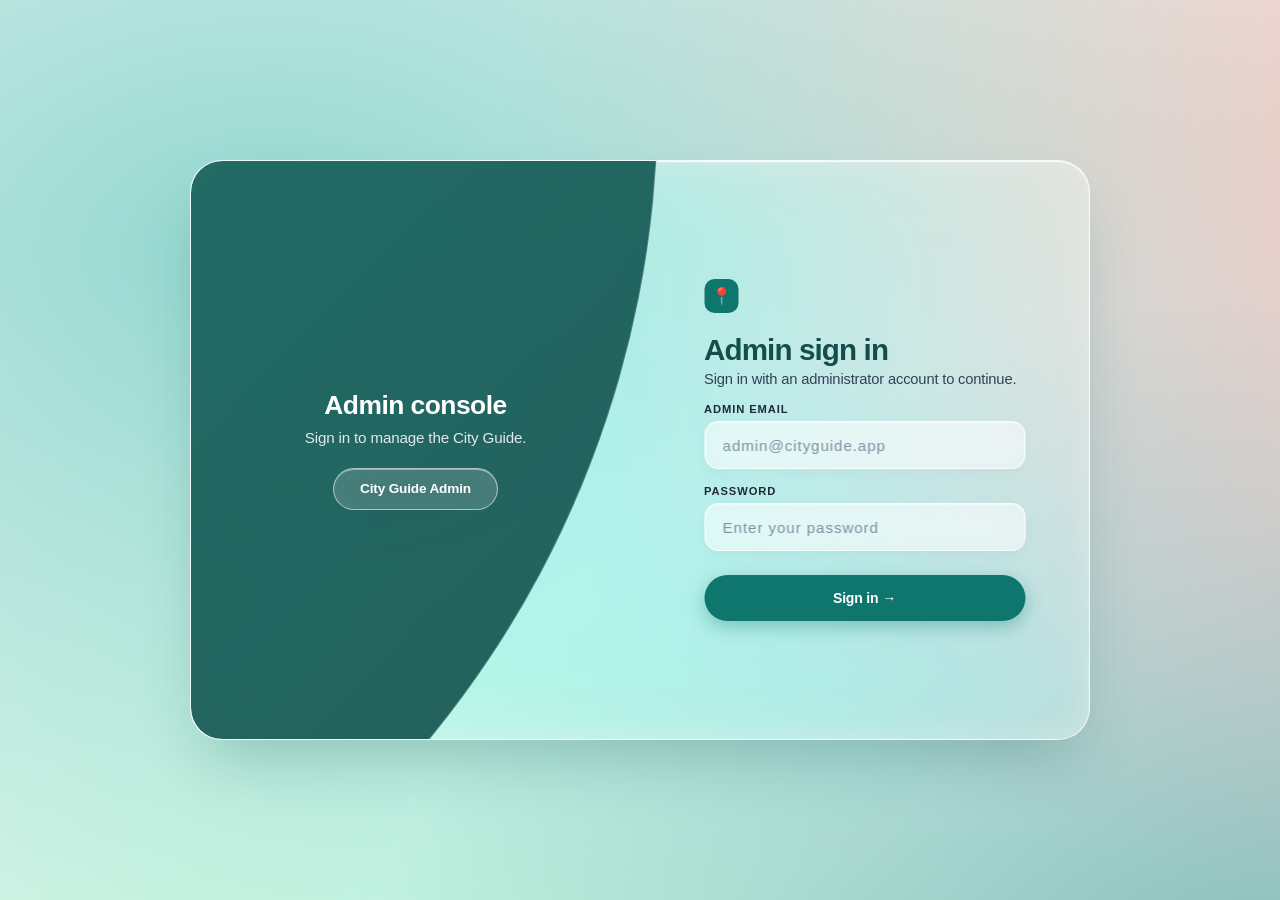
==== commit a04444e5: "Refactor login form and enhance styling for admin authentication screen" ====
--- a/docs/index.html
+++ b/docs/index.html
@@ -9,15 +9,37 @@
 </head>
 <body>
   <section id="authScreen" aria-labelledby="loginTitle">
-    <form class="card auth-card" id="loginForm">
-      <div class="brand auth-brand"><div class="logo">&#128205;</div><div>City Guide<small>Admin Console</small></div></div>
-      <h1 id="loginTitle">Admin sign in</h1>
-      <p class="muted">Sign in with an administrator account to continue.</p>
-      <div id="loginError" class="error" role="alert" hidden></div>
-      <label for="email">Email</label><input id="email" name="email" type="email" autocomplete="username" required>
-      <label for="password">Password</label><input id="password" name="password" type="password" autocomplete="current-password" required>
-      <div class="gap"><button class="btn p" type="submit">Sign in</button></div>
-    </form>
+    <div class="auth-switch">
+      <div class="as-container admin">
+        <div class="as-forms">
+          <form class="as-form admin signin active" id="loginForm">
+            <div class="as-inner">
+              <div class="brand auth-brand"><div class="logo">&#128205;</div><div>City Guide<small>Admin Console</small></div></div>
+              <h1 class="as-title" id="loginTitle">Admin sign in</h1>
+              <p class="as-sub">Sign in with an administrator account to continue.</p>
+              <div id="loginError" class="error" role="alert" hidden></div>
+              <label class="as-label" for="email">Admin email
+                <span class="as-field"><input id="email" name="email" type="email" placeholder="admin@cityguide.app" autocomplete="username" required></span>
+              </label>
+              <label class="as-label" for="password">Password
+                <span class="as-field"><input id="password" name="password" type="password" placeholder="Enter your password" autocomplete="current-password" required></span>
+              </label>
+              <button class="as-submit" type="submit">Sign in &#8594;</button>
+            </div>
+          </form>
+        </div>
+        <div class="as-panels" aria-hidden="true">
+          <div class="as-panel as-panel-left">
+            <div class="as-panel-content">
+              <h3>Admin console</h3>
+              <p>Sign in to manage the City Guide.</p>
+              <span class="as-ghost">City Guide Admin</span>
+            </div>
+          </div>
+          <div class="as-panel as-panel-right"></div>
+        </div>
+      </div>
+    </div>
   </section>
 
   <div id="appShell" hidden>
@@ -99,8 +121,8 @@
         <div><label for="cityTimezone">Timezone</label><input id="cityTimezone" placeholder="Europe/Rome"></div>
         <div><label for="cityHue">Hue (0 to 360)</label><input id="cityHue" type="number" min="0" max="360"></div>
       </div>
-      <label for="cityBlurb">Short description</label><input id="cityBlurb" maxlength="200">
-      <label for="cityDescription">Description</label><textarea id="cityDescription" rows="3"></textarea>
+      <label for="cityBlurb">Short description</label><input id="cityBlurb" maxlength="200" required>
+      <label for="cityDescription">Description</label><textarea id="cityDescription" rows="3" required></textarea>
       <div class="dialog-actions"><button class="btn" id="cancelCity" type="button">Cancel</button><button class="btn p" type="submit">Save city</button></div>
     </form>
   </dialog>
--- a/docs/styles.css
+++ b/docs/styles.css
@@ -1501,3 +1501,283 @@
   border-radius:6px;
   flex:none
 }
+
+/* Sign-in appearance adapted from the standalone City Guide login. */
+#authScreen{
+  position:fixed;
+  inset:0;
+  z-index:1000;
+  width:100%;
+  min-height:100vh;
+  display:flex;
+  align-items:center;
+  justify-content:center;
+  overflow:auto;
+  padding:20px;
+  background-color:#eef5f4;
+  background-image:
+    radial-gradient(at 15% 20%,rgba(95,199,187,.65) 0,transparent 50%),
+    radial-gradient(at 85% 15%,rgba(232,85,61,.3) 0,transparent 48%),
+    radial-gradient(at 75% 85%,rgba(15,118,110,.5) 0,transparent 52%),
+    radial-gradient(at 20% 85%,rgba(167,243,208,.7) 0,transparent 50%),
+    radial-gradient(at 50% 50%,rgba(224,242,254,.8) 0,transparent 60%);
+  background-size:140% 140%;
+  animation:adminIridescentShift 14s ease-in-out infinite alternate;
+  font-family:"Segoe UI",Arial,sans-serif;
+  letter-spacing:-.012em
+}
+@keyframes adminIridescentShift{
+  0%{background-position:0 20%}
+  50%{background-position:100% 60%}
+  100%{background-position:20% 100%}
+}
+#authScreen .auth-switch{
+  width:100%;
+  display:flex;
+  align-items:center;
+  justify-content:center
+}
+#authScreen .as-container{
+  position:relative;
+  width:100%;
+  max-width:900px;
+  height:580px;
+  overflow:hidden;
+  border:1px solid rgba(255,255,255,.75);
+  border-radius:32px;
+  background:rgba(255,255,255,.28);
+  box-shadow:0 32px 64px -20px rgba(19,78,74,.28),inset 0 1px 1px rgba(255,255,255,.95),inset 0 0 24px rgba(255,255,255,.25);
+  -webkit-backdrop-filter:blur(32px) saturate(1.8);
+  backdrop-filter:blur(32px) saturate(1.8)
+}
+#authScreen .as-container::before{
+  content:"";
+  position:absolute;
+  top:-10%;
+  right:48%;
+  z-index:6;
+  width:2000px;
+  height:2000px;
+  transform:translateY(-50%);
+  border-radius:50%;
+  background:linear-gradient(135deg,rgba(15,118,110,.86),rgba(19,78,74,.92));
+  box-shadow:inset 0 1px 0 rgba(255,255,255,.45),inset 0 0 0 1px rgba(255,255,255,.2);
+  -webkit-backdrop-filter:blur(28px) saturate(1.6);
+  backdrop-filter:blur(28px) saturate(1.6)
+}
+#authScreen .as-forms{
+  position:absolute;
+  top:50%;
+  left:75%;
+  z-index:8;
+  display:grid;
+  width:50%;
+  transform:translate(-50%,-50%)
+}
+#authScreen .as-form{
+  grid-area:1/1;
+  display:flex;
+  justify-content:center;
+  padding:0 4rem
+}
+#authScreen .as-inner{
+  display:flex;
+  flex-direction:column;
+  width:100%;
+  max-width:380px
+}
+#authScreen .auth-brand{
+  margin:0 0 20px;
+  color:#134e4a
+}
+#authScreen .auth-brand small{
+  color:#334155
+}
+#authScreen .as-title{
+  margin:0 0 4px;
+  color:#134e4a;
+  font-size:1.85rem;
+  font-weight:600;
+  letter-spacing:-.03em
+}
+#authScreen .as-sub{
+  margin:0 0 16px;
+  color:#334155;
+  font-size:.92rem
+}
+#authScreen .as-label{
+  display:flex;
+  flex-direction:column;
+  gap:6px;
+  margin:0 0 16px;
+  color:#1e293b;
+  font-size:.7rem;
+  font-weight:700;
+  letter-spacing:.08em;
+  text-transform:uppercase
+}
+#authScreen .as-label:last-of-type{
+  margin-bottom:24px
+}
+#authScreen .as-field{
+  display:flex;
+  align-items:center;
+  gap:.6rem;
+  height:48px;
+  padding:0 1.1rem;
+  border:1px solid rgba(255,255,255,.8);
+  border-radius:14px;
+  background:rgba(255,255,255,.45);
+  box-shadow:inset 0 1px 2px rgba(255,255,255,.6),0 4px 12px rgba(19,78,74,.04);
+  -webkit-backdrop-filter:blur(16px);
+  backdrop-filter:blur(16px);
+  transition:.2s
+}
+#authScreen .as-field:focus-within{
+  border-color:var(--primary);
+  background:rgba(255,255,255,.85);
+  box-shadow:0 0 0 3px rgba(15,118,110,.2)
+}
+#authScreen .as-field input{
+  flex:1;
+  min-width:0;
+  width:auto;
+  padding:0;
+  border:0;
+  outline:0;
+  background:none;
+  color:#134e4a;
+  font:inherit;
+  font-size:.95rem;
+  font-weight:500
+}
+#authScreen .as-field input::placeholder{
+  color:#64748b;
+  font-weight:400;
+  opacity:.8
+}
+#authScreen .as-submit{
+  display:flex;
+  align-items:center;
+  justify-content:center;
+  gap:.5rem;
+  width:100%;
+  height:46px;
+  border:0;
+  border-radius:99px;
+  background:var(--primary);
+  box-shadow:0 6px 18px rgba(15,118,110,.35);
+  color:var(--primary-fg);
+  font:inherit;
+  font-weight:600;
+  cursor:pointer;
+  transition:.2s
+}
+#authScreen .as-submit:hover{
+  transform:translateY(-2px);
+  filter:brightness(1.05)
+}
+#authScreen .error:not([hidden]){
+  margin:-6px 0 12px;
+  font-size:.85rem
+}
+#authScreen .as-panels{
+  position:absolute;
+  inset:0;
+  z-index:7;
+  display:grid;
+  grid-template-columns:1fr 1fr;
+  pointer-events:none
+}
+#authScreen .as-panel{
+  display:flex;
+  flex-direction:column;
+  align-items:center;
+  justify-content:center;
+  padding:3rem 12%;
+  text-align:center
+}
+#authScreen .as-panel-content{
+  color:#fff;
+  transition:transform .9s cubic-bezier(.77,0,.175,1) .6s
+}
+#authScreen .as-panel h3{
+  margin:0;
+  color:#fff;
+  font-size:1.65rem;
+  font-weight:600;
+  letter-spacing:-.02em
+}
+#authScreen .as-panel p{
+  margin:.5rem 0 1.35rem;
+  color:#e2e8f0;
+  font-size:.95rem;
+  font-weight:500
+}
+#authScreen .as-ghost{
+  display:inline-flex;
+  align-items:center;
+  justify-content:center;
+  height:42px;
+  padding:0 1.6rem;
+  border:1px solid rgba(255,255,255,.55);
+  border-radius:99px;
+  background:rgba(255,255,255,.18);
+  box-shadow:inset 0 1px 0 rgba(255,255,255,.4);
+  color:#fff;
+  font-size:.85rem;
+  font-weight:600;
+  -webkit-backdrop-filter:blur(12px);
+  backdrop-filter:blur(12px)
+}
+@media(max-width:870px){
+  #authScreen .as-container{
+    display:flex;
+    flex-direction:column;
+    height:auto
+  }
+  #authScreen .as-container::before{
+    display:none
+  }
+  #authScreen .as-forms{
+    position:static;
+    left:auto;
+    width:100%;
+    transform:none;
+    padding:2.5rem 1.5rem 1.5rem;
+    background:rgba(255,255,255,.35)
+  }
+  #authScreen .as-form{
+    padding:0
+  }
+  #authScreen .as-panels{
+    position:static;
+    display:block
+  }
+  #authScreen .as-panel{
+    padding:2rem 1.5rem;
+    color:#134e4a
+  }
+  #authScreen .as-panel h3{
+    color:#134e4a
+  }
+  #authScreen .as-panel p{
+    color:#334155
+  }
+  #authScreen .as-ghost{
+    border-color:var(--primary);
+    background:var(--primary);
+    color:#fff
+  }
+}
+@media(max-width:480px){
+  #authScreen .as-forms{
+    padding:2rem 1.1rem 1.25rem
+  }
+  #authScreen .auth-brand{
+    margin-bottom:14px
+  }
+  #authScreen .as-title{
+    font-size:1.65rem
+  }
+}
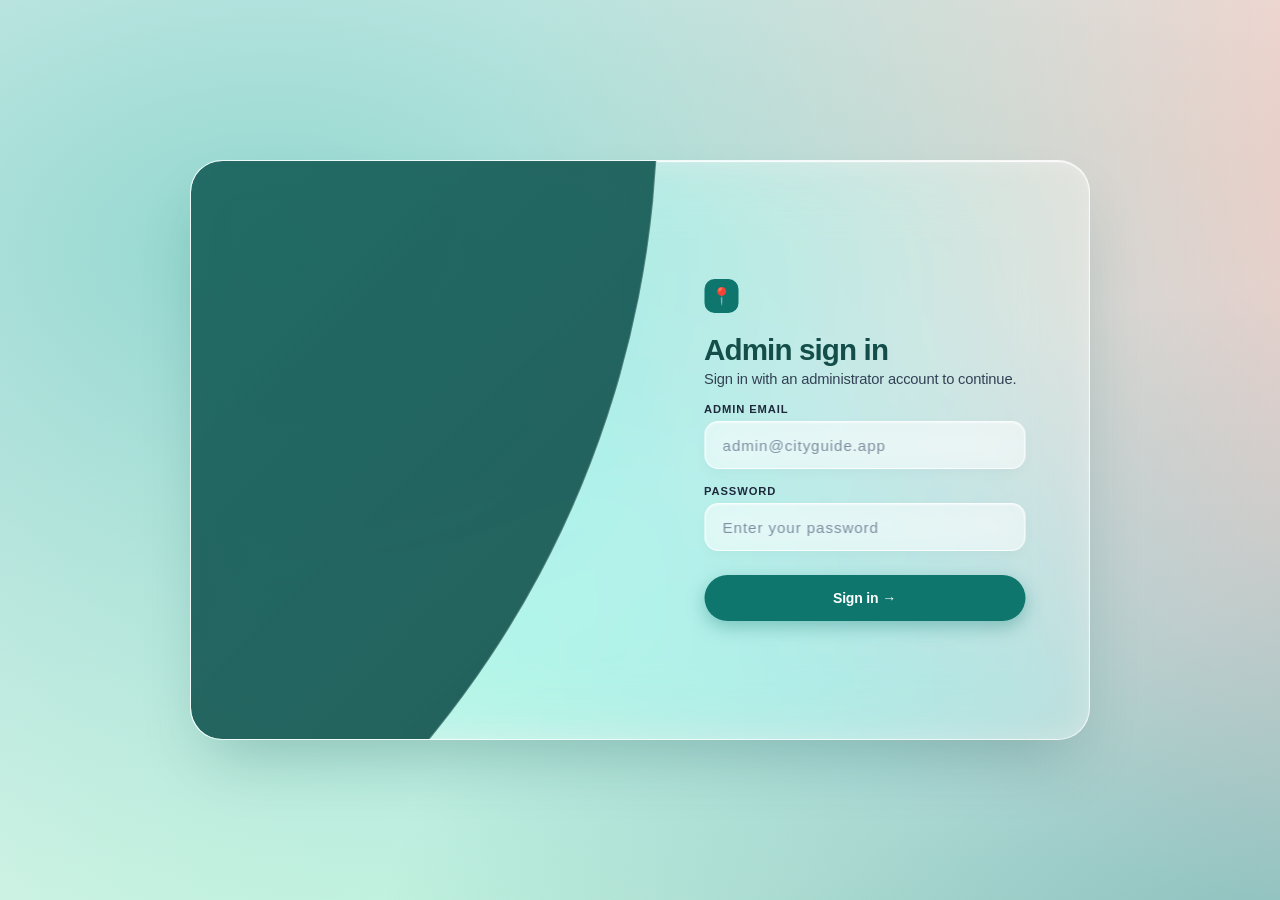
==== commit a281d8e0: "Remove unused admin console panels from authentication screen" ====
--- a/docs/index.html
+++ b/docs/index.html
@@ -28,17 +28,7 @@
             </div>
           </form>
         </div>
-        <div class="as-panels" aria-hidden="true">
-          <div class="as-panel as-panel-left">
-            <div class="as-panel-content">
-              <h3>Admin console</h3>
-              <p>Sign in to manage the City Guide.</p>
-              <span class="as-ghost">City Guide Admin</span>
-            </div>
-          </div>
-          <div class="as-panel as-panel-right"></div>
-        </div>
-      </div>
+        
     </div>
   </section>
 
